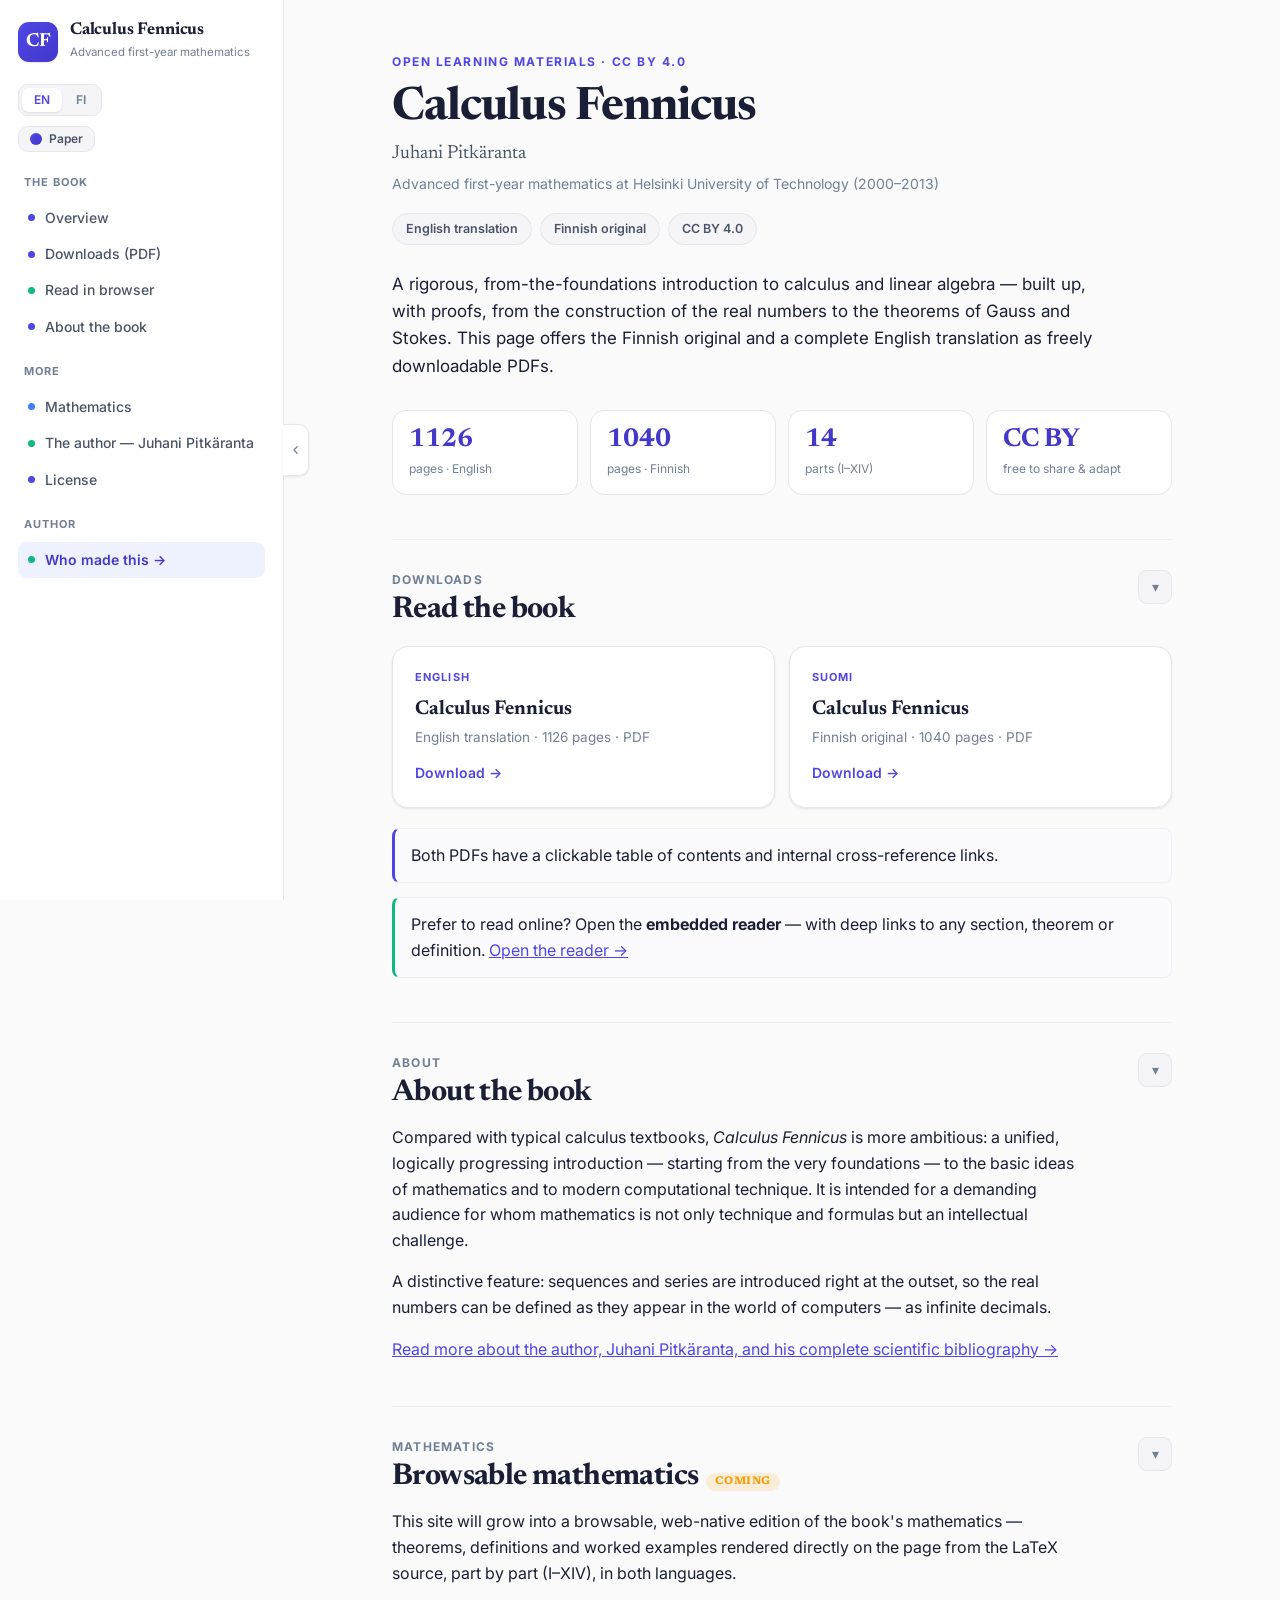
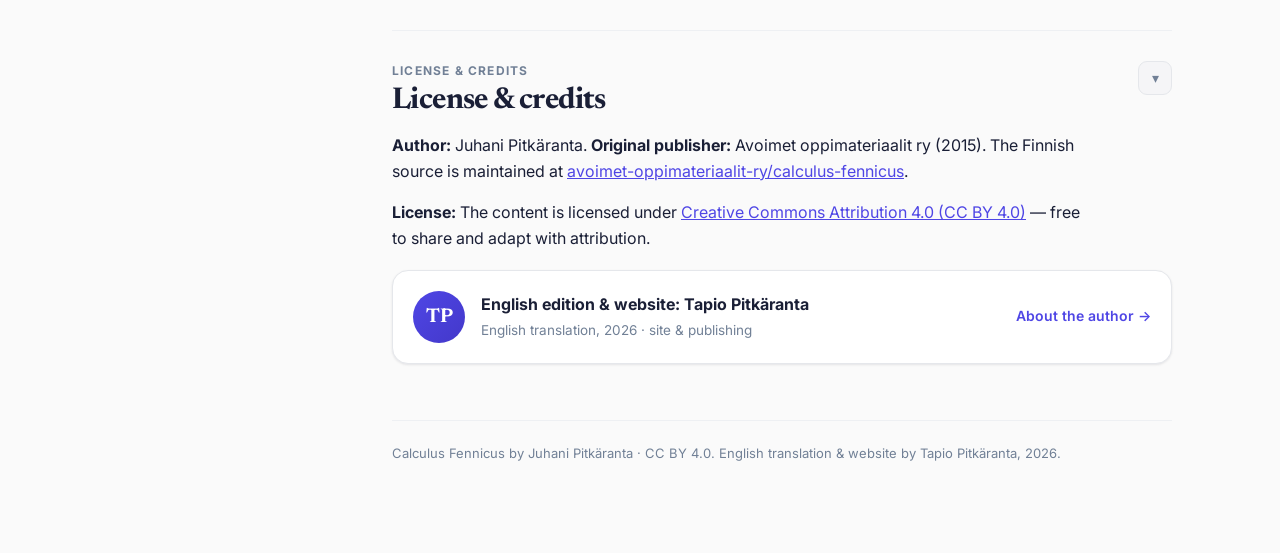
==== index.html @ 884b6f84 "Add embedded deep-linkable PDF reader and link directory (Finnish & English)" ====
<!DOCTYPE html>
<html lang="en">
<head>
<meta charset="UTF-8" />
<meta name="viewport" content="width=device-width, initial-scale=1" />
<title>Calculus Fennicus — Juhani Pitkäranta</title>
<meta name="description" content="Juhani Pitkäranta's Calculus Fennicus: the Finnish original and a complete English translation as freely downloadable PDFs. Rigorous, from-the-foundations calculus and linear algebra. CC BY 4.0." />
<link rel="preconnect" href="https://fonts.googleapis.com">
<link rel="preconnect" href="https://fonts.gstatic.com" crossorigin>
<link href="https://fonts.googleapis.com/css2?family=Inter:wght@400;500;600;700&family=Newsreader:ital,opsz,wght@0,6..72,400;0,6..72,500;0,6..72,600;0,6..72,700;1,6..72,400&family=JetBrains+Mono:wght@400;500&display=swap" rel="stylesheet">
<style>
:root{
  --bg:#fafafa;--surface:#fff;--surface-2:#f5f5f7;--surface-soft:#fbfbfd;
  --text:#1a1f36;--text-soft:#4a5568;--text-muted:#718096;
  --border:#e5e7eb;--border-soft:#eef0f3;
  --accent:#4f46e5;--accent-strong:#4338ca;--accent-soft:#eef2ff;--accent-text:#fff;
  --discovery:#10b981;--engineering:#3b82f6;--warn:#f59e0b;
  --display:"Newsreader","Source Serif Pro",Georgia,serif;
  --body:"Inter",-apple-system,BlinkMacSystemFont,"Segoe UI",sans-serif;
  --mono:"JetBrains Mono",ui-monospace,Menlo,monospace;
  --r:14px;--r-sm:8px;--sidebar-w:284px;
  --shadow-sm:0 1px 2px rgba(15,23,42,.04),0 1px 3px rgba(15,23,42,.06);
  --shadow-md:0 4px 16px rgba(15,23,42,.06),0 2px 6px rgba(15,23,42,.04);
  --shadow-lg:0 16px 48px rgba(15,23,42,.1),0 6px 16px rgba(15,23,42,.06);
}
[data-theme="slate"]{
  --bg:#0f172a;--surface:#1e293b;--surface-2:#243245;--surface-soft:#182238;
  --text:#f1f5f9;--text-soft:#cbd5e1;--text-muted:#94a3b8;
  --border:rgba(148,163,184,.22);--border-soft:rgba(148,163,184,.14);
  --accent:#818cf8;--accent-strong:#a5b4fc;--accent-soft:rgba(129,140,248,.18);--accent-text:#0f172a;
  --discovery:#34d399;--engineering:#60a5fa;--warn:#fbbf24;
  --shadow-sm:0 1px 2px rgba(0,0,0,.3);--shadow-md:0 4px 16px rgba(0,0,0,.32);--shadow-lg:0 16px 48px rgba(0,0,0,.42);
}
*{box-sizing:border-box}
html{scroll-behavior:smooth}
body{margin:0;background:var(--bg);color:var(--text);font-family:var(--body);font-size:16px;line-height:1.6;-webkit-font-smoothing:antialiased}
a{color:var(--accent)}
.app{display:flex}
/* ---------- sidebar ---------- */
.sidebar{position:fixed;top:0;left:0;width:var(--sidebar-w);height:100vh;overflow-y:auto;
  background:var(--surface);border-right:1px solid var(--border);padding:22px 18px 40px;
  transition:transform .28s cubic-bezier(.4,0,.2,1);z-index:40}
.brand{display:flex;align-items:center;gap:12px;margin-bottom:22px}
.brand-mark{flex:0 0 auto;width:40px;height:40px;border-radius:11px;background:linear-gradient(135deg,var(--accent),var(--accent-strong));
  color:#fff;font-family:var(--display);font-weight:700;font-size:19px;display:flex;align-items:center;justify-content:center;box-shadow:var(--shadow-sm)}
.brand-name{font-family:var(--display);font-weight:700;font-size:17px;letter-spacing:-.01em;line-height:1.1}
.brand-sub{font-size:11.5px;color:var(--text-muted);margin-top:2px}
.sidebar-tools{display:flex;flex-direction:column;gap:10px;margin-bottom:22px}
.seg{display:inline-flex;background:var(--surface-2);border:1px solid var(--border);border-radius:10px;padding:3px;gap:2px;width:max-content}
.seg button{border:0;background:transparent;color:var(--text-muted);font:600 12px/1 var(--body);padding:6px 12px;border-radius:7px;cursor:pointer}
.seg button.active{background:var(--surface);color:var(--accent);box-shadow:var(--shadow-sm)}
.tool-row{display:flex;gap:8px;align-items:center}
.theme-btn{display:inline-flex;align-items:center;gap:7px;border:1px solid var(--border);background:var(--surface-2);color:var(--text-soft);
  border-radius:10px;padding:6px 11px;font:600 12px/1 var(--body);cursor:pointer}
.theme-dot{width:12px;height:12px;border-radius:50%;background:linear-gradient(135deg,var(--accent),var(--accent-strong))}
.nav-group{margin-bottom:18px}
.nav-group-label{font-size:11px;letter-spacing:.09em;text-transform:uppercase;color:var(--text-muted);font-weight:700;margin:0 0 8px 6px}
.nav a{display:flex;align-items:center;gap:10px;text-decoration:none;color:var(--text-soft);font-size:14px;font-weight:500;
  padding:7px 10px;border-radius:9px;transition:background .12s,color .12s}
.nav a:hover{background:var(--accent-soft);color:var(--accent-strong)}
.nav a .dot{flex:0 0 auto;width:7px;height:7px;border-radius:50%;background:var(--accent)}
.nav a.ext .dot{background:var(--discovery)}
.nav a.author-link{background:var(--accent-soft);color:var(--accent-strong);font-weight:600}
/* edge toggle */
.sidebar-toggle{position:fixed;top:50%;left:calc(var(--sidebar-w) - 1px);transform:translateY(-50%);z-index:41;
  width:26px;height:52px;border:1px solid var(--border);border-left:0;border-radius:0 10px 10px 0;background:var(--surface);
  color:var(--text-muted);cursor:pointer;display:flex;align-items:center;justify-content:center;box-shadow:var(--shadow-sm);
  transition:left .28s cubic-bezier(.4,0,.2,1)}
.sidebar-toggle svg{width:16px;height:16px;fill:none;stroke:currentColor;stroke-width:2.2;stroke-linecap:round;stroke-linejoin:round;transition:transform .28s}
body.sidebar-hidden .sidebar{transform:translateX(-100%)}
body.sidebar-hidden .sidebar-toggle{left:0}
body.sidebar-hidden .sidebar-toggle svg{transform:rotate(180deg)}
body.sidebar-hidden main{margin-left:0}
/* ---------- main ---------- */
main{margin-left:var(--sidebar-w);flex:1;min-width:0;transition:margin-left .28s cubic-bezier(.4,0,.2,1)}
.page-wrap{max-width:840px;margin:0 auto;padding:52px 30px 90px}
.eyebrow{font-size:12px;letter-spacing:.13em;text-transform:uppercase;color:var(--accent);font-weight:700}
.page-title{font-family:var(--display);font-weight:700;font-size:clamp(30px,5vw,46px);line-height:1.08;letter-spacing:-.02em;margin:.28em 0 .12em}
.byline{font-family:var(--display);font-size:19px;color:var(--text-soft);margin:0 0 3px}
.affil{color:var(--text-muted);font-size:14px;margin:0 0 18px}
.kw-list{display:flex;flex-wrap:wrap;gap:8px;margin:0 0 26px}
.kw{display:inline-block;background:var(--surface-2);border:1px solid var(--border);border-radius:20px;padding:5px 13px;font-size:12.5px;color:var(--text-soft);font-weight:600}
.lead{font-size:17px;max-width:66ch;color:var(--text)}
.cover-stats{display:grid;grid-template-columns:repeat(auto-fit,minmax(120px,1fr));gap:12px;margin:30px 0 0}
.stat{background:var(--surface);border:1px solid var(--border);border-radius:var(--r);padding:16px}
.stat-num{font-family:var(--display);font-weight:700;font-size:26px;color:var(--accent-strong);line-height:1}
.stat-label{font-size:12px;color:var(--text-muted);margin-top:6px}
/* section */
.page{margin-top:44px;border-top:1px solid var(--border-soft);padding-top:30px}
.section-head{display:flex;justify-content:space-between;align-items:flex-start;gap:14px}
.section-num{font-size:12px;letter-spacing:.1em;text-transform:uppercase;color:var(--text-muted);font-weight:700}
.section-head .page-title{font-size:clamp(22px,3.4vw,30px);margin:.15em 0 0}
.collapse-toggle{flex:0 0 auto;border:1px solid var(--border);background:var(--surface-2);color:var(--text-muted);border-radius:9px;width:34px;height:34px;cursor:pointer;font-size:14px}
.collapse-toggle .chev{display:inline-block;transition:transform .2s}
.page[data-collapsed="true"] .chev{transform:rotate(-90deg)}
.page[data-collapsed="true"] .section-body{display:none}
.section-body{margin-top:16px}
.section-body p{max-width:70ch}
/* cards */
.dl{display:grid;grid-template-columns:1fr 1fr;gap:14px;margin:20px 0}
.card{display:block;text-decoration:none;color:inherit;background:var(--surface);border:1px solid var(--border);border-radius:16px;padding:22px;box-shadow:var(--shadow-sm);transition:border-color .15s,transform .15s,box-shadow .15s}
.card:hover{border-color:var(--accent);transform:translateY(-2px);box-shadow:var(--shadow-md)}
.card .lang{font-size:11px;letter-spacing:.1em;text-transform:uppercase;color:var(--accent);font-weight:700}
.card .ct{font-family:var(--display);font-size:20px;font-weight:700;margin:6px 0 2px}
.card .cm{color:var(--text-muted);font-size:13.5px}
.card .go{margin-top:14px;font-weight:600;color:var(--accent);font-size:14px}
.callout{background:var(--surface-soft);border:1px solid var(--border-soft);border-left:3px solid var(--accent);border-radius:var(--r-sm);padding:14px 16px;margin-top:14px}
.author-card{display:flex;gap:16px;align-items:center;background:var(--surface);border:1px solid var(--border);border-radius:16px;padding:20px;text-decoration:none;color:inherit;box-shadow:var(--shadow-sm);transition:border-color .15s,transform .15s}
.author-card:hover{border-color:var(--accent);transform:translateY(-2px)}
.author-av{flex:0 0 auto;width:52px;height:52px;border-radius:50%;background:linear-gradient(135deg,var(--accent),var(--accent-strong));color:#fff;font-family:var(--display);font-weight:700;font-size:20px;display:flex;align-items:center;justify-content:center}
.author-t{font-weight:700;font-size:16px}.author-m{color:var(--text-muted);font-size:13.5px;margin-top:2px}
.author-go{margin-left:auto;color:var(--accent);font-weight:600;font-size:14px;white-space:nowrap}
.soon{display:inline-block;font-size:11px;font-weight:700;letter-spacing:.05em;text-transform:uppercase;color:var(--warn);background:color-mix(in srgb,var(--warn) 14%,transparent);border-radius:20px;padding:3px 9px;margin-left:8px}
footer{margin-top:56px;border-top:1px solid var(--border-soft);padding-top:22px;color:var(--text-muted);font-size:13px}
@media(max-width:820px){
  .sidebar{transform:translateX(-100%)}
  body:not(.sidebar-open) .sidebar-toggle{left:0}
  body:not(.sidebar-open) .sidebar-toggle svg{transform:rotate(180deg)}
  body.sidebar-open .sidebar{transform:none}
  body.sidebar-open .sidebar-toggle{left:calc(var(--sidebar-w) - 1px)}
  body.sidebar-open .sidebar-toggle svg{transform:none}
  main{margin-left:0}
  .dl{grid-template-columns:1fr}
}
</style>
</head>
<body>
<div class="app">

  <aside class="sidebar" id="sidebar">
    <div class="brand">
      <div class="brand-mark">CF</div>
      <div class="brand-text">
        <div class="brand-name">Calculus Fennicus</div>
        <div class="brand-sub" data-i18n="brandSub">Advanced first-year mathematics</div>
      </div>
    </div>

    <div class="sidebar-tools">
      <div class="seg" role="group" aria-label="Language">
        <button class="lang-btn active" data-lang="en" onclick="setLang('en')" aria-pressed="true">EN</button>
        <button class="lang-btn" data-lang="fi" onclick="setLang('fi')" aria-pressed="false">FI</button>
      </div>
      <div class="tool-row">
        <button class="theme-btn" onclick="cycleTheme()" title="Theme" aria-label="Theme"><span class="theme-dot"></span><span id="theme-label" data-i18n="themePaper">Paper</span></button>
      </div>
    </div>

    <nav class="nav">
      <div class="nav-group">
        <div class="nav-group-label" data-i18n="navBook">The book</div>
        <a href="#top"><span class="dot"></span><span data-i18n="navOverview">Overview</span></a>
        <a href="#downloads"><span class="dot"></span><span data-i18n="navDownloads">Downloads (PDF)</span></a>
        <a href="viewer.html"><span class="dot" style="background:var(--discovery)"></span><span data-i18n="navReader">Read in browser</span></a>
        <a href="#about"><span class="dot"></span><span data-i18n="navAbout">About the book</span></a>
      </div>
      <div class="nav-group">
        <div class="nav-group-label" data-i18n="navMore">More</div>
        <a href="#mathematics"><span class="dot" style="background:var(--engineering)"></span><span data-i18n="navMath">Mathematics</span></a>
        <a href="pitkaranta.html"><span class="dot" style="background:var(--discovery)"></span><span data-i18n="navAuthorPage">The author — Juhani Pitkäranta</span></a>
        <a href="#license"><span class="dot"></span><span data-i18n="navLicense">License</span></a>
      </div>
      <div class="nav-group">
        <div class="nav-group-label" data-i18n="navAuthorL">Author</div>
        <a class="author-link ext" href="https://longshoreforrest.github.io/myself/" target="_blank" rel="noopener"><span class="dot"></span><span data-i18n="navWhomade">Who made this →</span></a>
      </div>
    </nav>
  </aside>

  <button class="sidebar-toggle" id="sidebar-toggle" onclick="toggleSidebar()" title="Hide / show menu" aria-label="Hide or show the sidebar" aria-expanded="true">
    <svg viewBox="0 0 24 24" aria-hidden="true"><polyline points="15 18 9 12 15 6"></polyline></svg>
  </button>

  <main>
    <div class="page-wrap">

      <section id="top">
        <div class="eyebrow" data-i18n="eyebrow">Open learning materials · CC BY 4.0</div>
        <h1 class="page-title">Calculus Fennicus</h1>
        <p class="byline">Juhani Pitkäranta</p>
        <p class="affil" data-i18n="affil">Advanced first-year mathematics at Helsinki University of Technology (2000–2013)</p>
        <div class="kw-list">
          <span class="kw" data-i18n="kwEn">English translation</span>
          <span class="kw" data-i18n="kwFi">Finnish original</span>
          <span class="kw">CC BY 4.0</span>
        </div>
        <p class="lead" data-i18n="lead">A rigorous, from-the-foundations introduction to calculus and linear algebra — built up, with proofs, from the construction of the real numbers to the theorems of Gauss and Stokes. This page offers the Finnish original and a complete English translation as freely downloadable PDFs.</p>
        <div class="cover-stats">
          <div class="stat"><div class="stat-num">1126</div><div class="stat-label" data-i18n="stEnPp">pages · English</div></div>
          <div class="stat"><div class="stat-num">1040</div><div class="stat-label" data-i18n="stFiPp">pages · Finnish</div></div>
          <div class="stat"><div class="stat-num">14</div><div class="stat-label" data-i18n="stParts">parts (I–XIV)</div></div>
          <div class="stat"><div class="stat-num">CC BY</div><div class="stat-label" data-i18n="stLicense">free to share &amp; adapt</div></div>
        </div>
      </section>

      <section id="downloads" class="page" data-collapsed="false">
        <div class="section-head">
          <div><div class="section-num" data-i18n="dlNum">Downloads</div><h2 class="page-title" data-i18n="dlTitle">Read the book</h2></div>
          <button class="collapse-toggle" onclick="toggleSection(this)" aria-label="Toggle section"><span class="chev">▾</span></button>
        </div>
        <div class="section-body">
          <div class="dl">
            <a class="card" href="calculus-en.pdf">
              <div class="lang">English</div>
              <div class="ct">Calculus Fennicus</div>
              <div class="cm" data-i18n="dlEnMeta">English translation · 1126 pages · PDF</div>
              <div class="go" data-i18n="dlDownload">Download →</div>
            </a>
            <a class="card" href="calculus-fi.pdf">
              <div class="lang">Suomi</div>
              <div class="ct">Calculus Fennicus</div>
              <div class="cm" data-i18n="dlFiMeta">Alkuperäinen suomenkielinen · 1040 sivua · PDF</div>
              <div class="go" data-i18n="dlDownloadFi">Lataa →</div>
            </a>
          </div>
          <div class="callout"><span data-i18n="dlHint">Both PDFs have a clickable table of contents and internal cross-reference links.</span></div>
          <div class="callout" style="border-left-color:var(--discovery)"><span data-i18n="dlReader">Prefer to read online? Open the <strong>embedded reader</strong> — with deep links to any section, theorem or definition.</span> <a href="viewer.html" data-i18n="dlReaderGo">Open the reader →</a></div>
        </div>
      </section>

      <section id="about" class="page" data-collapsed="false">
        <div class="section-head">
          <div><div class="section-num" data-i18n="abNum">About</div><h2 class="page-title" data-i18n="abTitle">About the book</h2></div>
          <button class="collapse-toggle" onclick="toggleSection(this)" aria-label="Toggle section"><span class="chev">▾</span></button>
        </div>
        <div class="section-body">
          <p data-i18n="abP1">Compared with typical calculus textbooks, <em>Calculus Fennicus</em> is more ambitious: a unified, logically progressing introduction — starting from the very foundations — to the basic ideas of mathematics and to modern computational technique. It is intended for a demanding audience for whom mathematics is not only technique and formulas but an intellectual challenge.</p>
          <p data-i18n="abP2" style="margin-top:14px;">A distinctive feature: sequences and series are introduced right at the outset, so the real numbers can be defined as they appear in the world of computers — as infinite decimals.</p>
          <p style="margin-top:14px;"><a href="pitkaranta.html" data-i18n="abAuthorLink">Read more about the author, Juhani Pitkäranta, and his complete scientific bibliography →</a></p>
        </div>
      </section>

      <section id="mathematics" class="page" data-collapsed="false">
        <div class="section-head">
          <div><div class="section-num" data-i18n="maNum">Mathematics</div><h2 class="page-title"><span data-i18n="maTitle">Browsable mathematics</span><span class="soon" data-i18n="maSoon">Coming</span></h2></div>
          <button class="collapse-toggle" onclick="toggleSection(this)" aria-label="Toggle section"><span class="chev">▾</span></button>
        </div>
        <div class="section-body">
          <p data-i18n="maP1">This site will grow into a browsable, web-native edition of the book's mathematics — theorems, definitions and worked examples rendered directly on the page from the LaTeX source, part by part (I–XIV), in both languages.</p>
        </div>
      </section>

      <section id="license" class="page" data-collapsed="false">
        <div class="section-head">
          <div><div class="section-num" data-i18n="liNum">License &amp; credits</div><h2 class="page-title" data-i18n="liTitle">License &amp; credits</h2></div>
          <button class="collapse-toggle" onclick="toggleSection(this)" aria-label="Toggle section"><span class="chev">▾</span></button>
        </div>
        <div class="section-body">
          <p data-i18n="liP1"><strong>Author:</strong> Juhani Pitkäranta. <strong>Original publisher:</strong> Avoimet oppimateriaalit ry (2015). The Finnish source is maintained at <a href="https://github.com/avoimet-oppimateriaalit-ry/calculus-fennicus" target="_blank" rel="noopener">avoimet-oppimateriaalit-ry/calculus-fennicus</a>.</p>
          <p data-i18n="liP2" style="margin-top:12px;"><strong>License:</strong> The content is licensed under <a href="https://creativecommons.org/licenses/by/4.0/deed.en" target="_blank" rel="noopener">Creative Commons Attribution 4.0 (CC BY 4.0)</a> — free to share and adapt with attribution.</p>
          <a class="author-card" href="https://longshoreforrest.github.io/myself/" target="_blank" rel="noopener" style="margin-top:18px;">
            <div class="author-av">TP</div>
            <div><div class="author-t" data-i18n="crWho">English edition &amp; website: Tapio Pitkäranta</div><div class="author-m" data-i18n="crWhoM">English translation, 2026 · site &amp; publishing</div></div>
            <div class="author-go" data-i18n="crGo">About the author →</div>
          </a>
        </div>
      </section>

      <footer>
        <span data-i18n="foot">Calculus Fennicus by Juhani Pitkäranta · CC BY 4.0. English translation &amp; website by Tapio Pitkäranta, 2026.</span>
      </footer>

    </div>
  </main>
</div>

<script>
const I18N = {
  brandSub:{en:"Advanced first-year mathematics",fi:"Laaja ensimmäisen vuoden matematiikka"},
  themePaper:{en:"Paper",fi:"Paperi"}, themeSlate:{en:"Slate",fi:"Tumma"},
  navBook:{en:"The book",fi:"Kirja"}, navOverview:{en:"Overview",fi:"Yleiskatsaus"},
  navDownloads:{en:"Downloads (PDF)",fi:"Lataukset (PDF)"}, navAbout:{en:"About the book",fi:"Tietoa kirjasta"},
  navMore:{en:"More",fi:"Lisää"}, navMath:{en:"Mathematics",fi:"Matematiikka"}, navLicense:{en:"License",fi:"Lisenssi"},
  navAuthorPage:{en:"The author — Juhani Pitkäranta",fi:"Kirjan tekijä — Juhani Pitkäranta"},
  navReader:{en:"Read in browser",fi:"Selaa selaimessa"},
  dlReader:{en:"Prefer to read online? Open the <strong>embedded reader</strong> — with deep links to any section, theorem or definition.",fi:"Luetko mieluummin verkossa? Avaa <strong>upotettu lukija</strong> — deep-linkit mihin tahansa sektioon, lauseeseen tai määritelmään."},
  dlReaderGo:{en:"Open the reader →",fi:"Avaa lukija →"},
  abAuthorLink:{en:"Read more about the author, Juhani Pitkäranta, and his complete scientific bibliography →",fi:"Lue lisää kirjan tekijästä Juhani Pitkärannasta ja hänen täydellisestä julkaisuluettelostaan →"},
  navAuthorL:{en:"Author",fi:"Tekijä"}, navWhomade:{en:"Who made this →",fi:"Kuka tämän teki →"},
  eyebrow:{en:"Open learning materials · CC BY 4.0",fi:"Avoin oppimateriaali · CC BY 4.0"},
  affil:{en:"Advanced first-year mathematics at Helsinki University of Technology (2000–2013)",fi:"TKK:n laaja ensimmäisen vuoden matematiikka (2000–2013)"},
  kwEn:{en:"English translation",fi:"Englanninkielinen käännös"}, kwFi:{en:"Finnish original",fi:"Suomenkielinen alkuteos"},
  lead:{en:"A rigorous, from-the-foundations introduction to calculus and linear algebra — built up, with proofs, from the construction of the real numbers to the theorems of Gauss and Stokes. This page offers the Finnish original and a complete English translation as freely downloadable PDFs.",
        fi:"Täsmällinen, perusteista rakentuva johdatus analyysiin ja lineaarialgebraan — todistuksin, reaalilukujen konstruktiosta Gaussin ja Stokesin lauseisiin. Tältä sivulta saat suomenkielisen alkuteoksen ja täyden englanninkielisen käännöksen vapaasti ladattavina PDF-tiedostoina."},
  stEnPp:{en:"pages · English",fi:"sivua · englanti"}, stFiPp:{en:"pages · Finnish",fi:"sivua · suomi"},
  stParts:{en:"parts (I–XIV)",fi:"osaa (I–XIV)"}, stLicense:{en:"free to share &amp; adapt",fi:"vapaa jakaa ja muokata"},
  dlNum:{en:"Downloads",fi:"Lataukset"}, dlTitle:{en:"Read the book",fi:"Lue kirja"},
  dlEnMeta:{en:"English translation · 1126 pages · PDF",fi:"Englanninkielinen käännös · 1126 sivua · PDF"},
  dlFiMeta:{en:"Finnish original · 1040 pages · PDF",fi:"Alkuperäinen suomenkielinen · 1040 sivua · PDF"},
  dlDownload:{en:"Download →",fi:"Lataa →"}, dlDownloadFi:{en:"Download →",fi:"Lataa →"},
  dlHint:{en:"Both PDFs have a clickable table of contents and internal cross-reference links.",fi:"Molemmissa PDF:issä on klikattava sisällysluettelo ja sisäiset ristiviittauslinkit."},
  abNum:{en:"About",fi:"Tietoa"}, abTitle:{en:"About the book",fi:"Tietoa kirjasta"},
  abP1:{en:"Compared with typical calculus textbooks, <em>Calculus Fennicus</em> is more ambitious: a unified, logically progressing introduction — starting from the very foundations — to the basic ideas of mathematics and to modern computational technique. It is intended for a demanding audience for whom mathematics is not only technique and formulas but an intellectual challenge.",
       fi:"Tavanomaisiin calculus-oppikirjoihin verrattuna <em>Calculus Fennicus</em> on kunnianhimoisempi: yhtenäinen, loogisesti etenevä johdatus — aivan perusteista lähtien — matematiikan perusideoihin ja moderniin laskutekniikkaan. Se on tarkoitettu vaativalle yleisölle, jolle matematiikka ei ole vain tekniikkaa ja kaavoja vaan älyllinen haaste."},
  abP2:{en:"A distinctive feature: sequences and series are introduced right at the outset, so the real numbers can be defined as they appear in the world of computers — as infinite decimals.",
       fi:"Erityispiirre: lukujonot ja sarjat esitellään heti aluksi, jolloin reaaliluvut voidaan määritellä sellaisina kuin ne tietokoneiden maailmassa näkyvät — äärettöminä desimaalilukuina."},
  maNum:{en:"Mathematics",fi:"Matematiikka"}, maTitle:{en:"Browsable mathematics",fi:"Selattava matematiikka"}, maSoon:{en:"Coming",fi:"Tulossa"},
  maP1:{en:"This site will grow into a browsable, web-native edition of the book's mathematics — theorems, definitions and worked examples rendered directly on the page from the LaTeX source, part by part (I–XIV), in both languages.",
       fi:"Tästä sivustosta kasvaa selattava, verkkoon sovitettu laitos kirjan matematiikasta — lauseet, määritelmät ja esimerkit renderöityinä suoraan LaTeX-lähteestä, osa osalta (I–XIV), molemmilla kielillä."},
  liNum:{en:"License &amp; credits",fi:"Lisenssi &amp; tekijät"}, liTitle:{en:"License &amp; credits",fi:"Lisenssi &amp; tekijät"},
  liP1:{en:"<strong>Author:</strong> Juhani Pitkäranta. <strong>Original publisher:</strong> Avoimet oppimateriaalit ry (2015). The Finnish source is maintained at <a href='https://github.com/avoimet-oppimateriaalit-ry/calculus-fennicus' target='_blank' rel='noopener'>avoimet-oppimateriaalit-ry/calculus-fennicus</a>.",
       fi:"<strong>Tekijä:</strong> Juhani Pitkäranta. <strong>Alkuperäinen kustantaja:</strong> Avoimet oppimateriaalit ry (2015). Suomenkielinen lähde: <a href='https://github.com/avoimet-oppimateriaalit-ry/calculus-fennicus' target='_blank' rel='noopener'>avoimet-oppimateriaalit-ry/calculus-fennicus</a>."},
  liP2:{en:"<strong>License:</strong> The content is licensed under <a href='https://creativecommons.org/licenses/by/4.0/deed.en' target='_blank' rel='noopener'>Creative Commons Attribution 4.0 (CC BY 4.0)</a> — free to share and adapt with attribution.",
       fi:"<strong>Lisenssi:</strong> Sisältö on lisensoitu <a href='https://creativecommons.org/licenses/by/4.0/deed.fi' target='_blank' rel='noopener'>Creative Commons Nimeä 4.0 (CC BY 4.0)</a> -lisenssillä — vapaa jakaa ja muokata tekijä mainiten."},
  crWho:{en:"English edition &amp; website: Tapio Pitkäranta",fi:"Englanninkielinen laitos &amp; sivusto: Tapio Pitkäranta"},
  crWhoM:{en:"English translation, 2026 · site &amp; publishing",fi:"Englanninkielinen käännös, 2026 · sivusto &amp; julkaisu"},
  crGo:{en:"About the author →",fi:"Tietoa tekijästä →"},
  foot:{en:"Calculus Fennicus by Juhani Pitkäranta · CC BY 4.0. English translation &amp; website by Tapio Pitkäranta, 2026.",
       fi:"Calculus Fennicus, Juhani Pitkäranta · CC BY 4.0. Englanninkielinen käännös &amp; sivusto: Tapio Pitkäranta, 2026."}
};
function setLang(l){
  try{localStorage.setItem('cf_lang',l);}catch(e){}
  document.documentElement.lang=l;
  document.querySelectorAll('.lang-btn').forEach(b=>{const on=b.dataset.lang===l;b.classList.toggle('active',on);b.setAttribute('aria-pressed',on);});
  document.querySelectorAll('[data-i18n]').forEach(el=>{const t=I18N[el.dataset.i18n];if(t&&t[l]!=null)el.innerHTML=t[l];});
  const tl=document.getElementById('theme-label');if(tl){const th=document.documentElement.getAttribute('data-theme')==='slate'?'themeSlate':'themePaper';tl.innerHTML=I18N[th][l];}
}
function toggleSidebar(){
  const small=window.matchMedia('(max-width:820px)').matches;
  if(small){document.body.classList.toggle('sidebar-open');}
  else{const hidden=document.body.classList.toggle('sidebar-hidden');
       document.getElementById('sidebar-toggle').setAttribute('aria-expanded',(!hidden).toString());
       try{localStorage.setItem('cf_sidebar',hidden?'hidden':'shown');}catch(e){}}
}
function toggleSection(btn){const s=btn.closest('.page');s.dataset.collapsed=s.dataset.collapsed==='true'?'false':'true';}
function cycleTheme(){
  const cur=document.documentElement.getAttribute('data-theme')==='slate'?'slate':'paper';
  const next=cur==='slate'?'paper':'slate';
  if(next==='slate')document.documentElement.setAttribute('data-theme','slate');
  else document.documentElement.removeAttribute('data-theme');
  try{localStorage.setItem('cf_theme',next);}catch(e){}
  const l=document.documentElement.lang||'en';const tl=document.getElementById('theme-label');
  if(tl)tl.innerHTML=I18N[next==='slate'?'themeSlate':'themePaper'][l];
}
(function init(){
  let lang='en',theme='paper',sb='shown';
  try{lang=localStorage.getItem('cf_lang')||'en';theme=localStorage.getItem('cf_theme')||'paper';sb=localStorage.getItem('cf_sidebar')||'shown';}catch(e){}
  if(theme==='slate')document.documentElement.setAttribute('data-theme','slate');
  if(sb==='hidden'&&!window.matchMedia('(max-width:820px)').matches){document.body.classList.add('sidebar-hidden');document.getElementById('sidebar-toggle').setAttribute('aria-expanded','false');}
  setLang(lang);
})();
</script>
<script>window.__MYPA_SITE__="calculus-fennicus";window.__MYPA_ENDPOINT__="https://mypa.longshoreforrest.workers.dev/collect";window.__MYPA_PAGE__="index";</script>
<script>
/*!
 * MyPublicAnalytics beacon — selainpuolen snippet.
 *
 * Lähetys:
 *   - 'pageview' automaattisesti sivun latautuessa
 *   - Custom-eventit: window.mypa.send('section_view', { section: 'experience' })
 *
 * Käyttää navigator.sendBeacon() (eloonjäänti sivu-vaihdoksen yli) ja
 * fetch keepalive:n fallbackia.
 *
 * Self-tagging (oman vierailusi erottelu):
 *   Käy kerran sivulla URL:lla ?_mypa_self=1 → localStorageen tallentuu lippu,
 *   ja kaikki tulevat eventit lähetetään {self:true}. Pois: ?_mypa_self=0.
 */
(function () {
  if (typeof window === "undefined") return;
  if (window.mypa && window.mypa.__initialized) return;

  var SITE = window.__MYPA_SITE__ || "unknown";
  var ENDPOINT = window.__MYPA_ENDPOINT__ || "";
  var AUTO_EVENT = window.__MYPA_AUTO_EVENT__ || "pageview";

  if (!ENDPOINT) return;

  // Self-marker: URL-parametri tai localStorage-lippu.
  var SELF = false;
  try {
    var sp = new URLSearchParams(window.location.search);
    if (sp.get("_mypa_self") === "1") {
      try { localStorage.setItem("mypa_self", "1"); } catch (e) {}
    } else if (sp.get("_mypa_self") === "0") {
      try { localStorage.removeItem("mypa_self"); } catch (e) {}
    }
    try { SELF = localStorage.getItem("mypa_self") === "1"; } catch (e) {}
  } catch (e) {}

  function utm() {
    try {
      var p = new URLSearchParams(window.location.search);
      return {
        source: p.get("utm_source") || null,
        medium: p.get("utm_medium") || null,
        campaign: p.get("utm_campaign") || null,
      };
    } catch (e) {
      return { source: null, medium: null, campaign: null };
    }
  }

  // Käyttäjäidentiteetti (esim. Google Sign-In) jaetusta localStoragesta.
  // Kirjoitettu muotoon { email, name, sub, idToken, t }. Worker varmentaa
  // idTokenin RS256/JWKS:llä; user-kenttä on varauloskäynti (varmentamaton).
  var IDENTITY_KEY = window.__MYPA_IDENTITY_KEY__ || "unitas:identity";
  function identity() {
    try {
      var raw = localStorage.getItem(IDENTITY_KEY);
      if (!raw) return null;
      var o = JSON.parse(raw);
      if (!o || !o.email) return null;
      return o;
    } catch (e) {
      return null;
    }
  }

  // Korkean entropian UA Client Hints (tarkka laitemalli). Vain Chromium.
  // navigator.userAgentData.getHighEntropyValues on asynkroninen, joten
  // populoimme tämän kertaalleen ja liitämme sen kaikkiin lähetettäviin
  // eventteihin. resolveHighEntropy() kutsuu callbackin joka tapauksessa —
  // myös silloin kun rajapintaa ei ole tai se hylkää — jottei pageview jää
  // lähettämättä.
  var UACH = null;
  function resolveHighEntropy(cb) {
    try {
      var uad = navigator.userAgentData;
      if (uad && typeof uad.getHighEntropyValues === "function") {
        uad
          .getHighEntropyValues([
            "model",
            "platformVersion",
            "architecture",
            "bitness",
            "uaFullVersion",
          ])
          .then(function (he) {
            UACH = {
              model: he.model || null,
              platform_version: he.platformVersion || null,
              arch: he.architecture || null,
              bitness: he.bitness || null,
              full_version: he.uaFullVersion || null,
            };
          })
          .catch(function () {})
          .then(function () { cb(); });
        return;
      }
    } catch (e) {}
    cb();
  }

  function clientContext() {
    var ctx = {};
    try {
      ctx.screen_w = window.screen && screen.width || null;
      ctx.screen_h = window.screen && screen.height || null;
      ctx.viewport_w = window.innerWidth || null;
      ctx.viewport_h = window.innerHeight || null;
      ctx.dpr = window.devicePixelRatio || null;
      ctx.language = (navigator.language || "").slice(0, 16);
      ctx.languages = Array.isArray(navigator.languages)
        ? navigator.languages.slice(0, 4).join(",")
        : null;
      ctx.color_scheme =
        (window.matchMedia && matchMedia("(prefers-color-scheme: dark)").matches)
          ? "dark" : "light";
      ctx.tz =
        (Intl && Intl.DateTimeFormat &&
         new Intl.DateTimeFormat().resolvedOptions().timeZone) || null;
      ctx.tz_offset = -new Date().getTimezoneOffset();
      var c = navigator.connection || navigator.mozConnection || navigator.webkitConnection;
      if (c) {
        ctx.net_type = c.effectiveType || null;
        ctx.net_downlink = c.downlink || null;
        ctx.net_rtt = c.rtt || null;
        ctx.net_save_data = !!c.saveData;
      }
      ctx.touch = ("ontouchstart" in window) || (navigator.maxTouchPoints > 0);
      ctx.hardware_concurrency = navigator.hardwareConcurrency || null;
      ctx.device_memory = navigator.deviceMemory || null;
    } catch (e) {}
    return ctx;
  }

  function send(event, extra) {
    try {
      // Liitä client-konteksti pageview-eventtiin (kerran per session).
      var ev = event || "pageview";
      var enriched = extra ? Object.assign({}, extra) : {};
      if (ev === "pageview" || ev === "login_pageview") {
        Object.assign(enriched, clientContext());
      }
      var id = identity();
      var body = JSON.stringify({
        site: SITE,
        path: window.location.pathname + window.location.search,
        event: ev,
        referrer: document.referrer || "",
        utm: utm(),
        extra: Object.keys(enriched).length ? enriched : null,
        ch: UACH || undefined,
        self: SELF || undefined,
        user: id ? { email: id.email, name: id.name, sub: id.sub } : undefined,
        idToken: id && id.idToken ? id.idToken : undefined,
      });
      if (
        navigator.sendBeacon &&
        navigator.sendBeacon(
          ENDPOINT,
          new Blob([body], { type: "text/plain;charset=UTF-8" }),
        )
      ) {
        return;
      }
      fetch(ENDPOINT, {
        method: "POST",
        headers: { "content-type": "text/plain;charset=UTF-8" },
        body: body,
        keepalive: true,
        mode: "cors",
        credentials: "omit",
      }).catch(function () {});
    } catch (e) {}
  }

  function autoSend() {
    // Odota korkean entropian client hintit ennen ensimmäistä lähetystä, jotta
    // laitemalli ehtii mukaan. UACH jää talteen myös custom-eventtejä varten.
    resolveHighEntropy(function () { send(AUTO_EVENT); });
  }

  if (document.readyState === "complete" || document.readyState === "interactive") {
    autoSend();
  } else {
    document.addEventListener("DOMContentLoaded", autoSend);
  }

  window.mypa = { send: send, __initialized: true, __self: SELF };
})();

</script>
<script>
/*!
 * MyPublicAnalytics auto-instrument — generic behavioral tracking companion.
 *
 * Load this AFTER beacon/analytics.js. The beacon sends the automatic
 * 'pageview'; this adds the richer behavioral events the dashboard already
 * understands, WITHOUT any site-specific code:
 *
 *   - section_view   once per `section[id]` (or [data-section]) scrolled into view
 *   - nav_jump       clicks on same-origin page navigation (*.html links)
 *   - click          outbound links, mailto/tel, and PDF opens
 *   - engagement_end visible time + total time + max scroll % + sections seen,
 *                    sent on tab-hide / page-exit (checkpoint-safe)
 *
 * It is a no-op if the beacon (window.mypa) is not present, and never throws.
 * CV does its own bespoke instrumentation in script.js, so it does NOT load
 * this file — this is for sites (PhD, future) that just want sensible defaults.
 *
 * Optional config (set before this script runs):
 *   window.__MYPA_AUTO__ = { sections: true, nav: true, clicks: true, engagement: true };
 */
(function () {
  if (typeof window === "undefined" || typeof document === "undefined") return;
  if (window.__mypaAutoInit) return;
  window.__mypaAutoInit = true;

  var CFG = window.__MYPA_AUTO__ || {};
  var DO_SECTIONS    = CFG.sections    !== false;
  var DO_NAV         = CFG.nav         !== false;
  var DO_CLICKS      = CFG.clicks      !== false;
  var DO_ENGAGEMENT  = CFG.engagement  !== false;
  var PAGE = window.__MYPA_PAGE__ || null;

  function send(event, extra) {
    try {
      if (window.mypa && window.mypa.send) {
        var e = extra || {};
        if (PAGE && e.page == null) e.page = PAGE;
        window.mypa.send(event, e);
      }
    } catch (err) { /* never break the page */ }
  }

  // ── section_view ───────────────────────────────────────────────────────────
  var sentSections = {};
  var seenCount = 0;
  function observeSections() {
    if (!DO_SECTIONS || typeof IntersectionObserver === "undefined") return;
    var nodes = document.querySelectorAll(
      "section[id], [data-section], article[id], h2[id], h3[id]"
    );
    if (!nodes.length) return;
    var io = new IntersectionObserver(function (entries) {
      entries.forEach(function (entry) {
        if (!entry.isIntersecting) return;
        var t = entry.target;
        var id = t.getAttribute("data-section") || t.id;
        if (!id || sentSections[id]) return;
        sentSections[id] = true;
        seenCount++;
        send("section_view", { section: String(id).slice(0, 80) });
      });
    }, { threshold: 0.25 });
    nodes.forEach(function (n) { io.observe(n); });
  }

  // ── nav_jump + click (outbound / pdf / contact) ─────────────────────────────
  function onClick(e) {
    try {
      var a = e.target && e.target.closest && e.target.closest("a[href]");
      if (!a) return;
      var href = a.getAttribute("href") || "";
      if (!href || href.charAt(0) === "#") return;            // in-page anchor
      var label = (a.textContent || "").trim().slice(0, 80);

      if (href.indexOf("mailto:") === 0) {
        if (DO_CLICKS) send("click", { target: "email", href: href.slice(0, 160) });
        return;
      }
      if (href.indexOf("tel:") === 0) {
        if (DO_CLICKS) send("click", { target: "phone", href: href.slice(0, 160) });
        return;
      }

      // Resolve to compare origins reliably.
      var url = null;
      try { url = new URL(href, window.location.href); } catch (e2) {}
      var external = url && url.origin !== window.location.origin;

      if (/\.pdf($|[?#])/i.test(href)) {
        if (DO_CLICKS) send("click", { target: "pdf", label: label, href: href.slice(0, 160) });
        return;
      }
      if (external) {
        if (DO_CLICKS) send("click", { target: "outbound", label: label, href: href.slice(0, 160) });
        return;
      }
      // Same-origin navigation to another page bundle (*.html) → nav_jump.
      if (DO_NAV && /\.html($|[?#])/i.test(href)) {
        var dest = url ? (url.pathname.split("/").pop() + (url.hash || "")) : href;
        send("nav_jump", { to: String(dest).slice(0, 120), label: label });
      }
    } catch (err) { /* ignore */ }
  }
  if (DO_NAV || DO_CLICKS) {
    document.addEventListener("click", onClick, true);
  }

  // ── engagement_end (visible time, total time, max scroll %, sections) ────────
  var startMs = nowMs();
  var visibleAccum = 0;
  var lastVisibleStart = document.visibilityState === "visible" ? nowMs() : 0;
  var maxScrollPct = 0;
  var sent = false;

  function nowMs() {
    try { return (performance && performance.now) ? performance.timeOrigin + performance.now() : +new Date(); }
    catch (e) { return +new Date(); }
  }
  function updateScrollDepth() {
    try {
      var sh = document.documentElement.scrollHeight - window.innerHeight;
      // Many pages scroll an inner container, not the window — pick the larger.
      var main = document.querySelector(".content, main, .page");
      if (main && main.scrollHeight - main.clientHeight > sh) {
        var sh2 = main.scrollHeight - main.clientHeight;
        if (sh2 > 0) {
          var p2 = Math.round((main.scrollTop / sh2) * 100);
          if (p2 > maxScrollPct) maxScrollPct = Math.min(100, p2);
        }
        return;
      }
      if (sh <= 0) return;
      var pct = Math.round((window.scrollY / sh) * 100);
      if (pct > maxScrollPct) maxScrollPct = Math.min(100, pct);
    } catch (e) {}
  }

  function sendEngagement(reason) {
    if (!DO_ENGAGEMENT || sent) return;
    sent = true;
    if (lastVisibleStart) {
      visibleAccum += nowMs() - lastVisibleStart;
      lastVisibleStart = 0;
    }
    send("engagement_end", {
      reason: reason,
      time_visible_ms: Math.round(visibleAccum),
      time_total_ms: Math.round(nowMs() - startMs),
      max_scroll_pct: maxScrollPct,
      sections_seen: seenCount
    });
  }

  function initEngagement() {
    if (!DO_ENGAGEMENT) return;
    window.addEventListener("scroll", updateScrollDepth, { passive: true, capture: true });
    updateScrollDepth();
    document.addEventListener("visibilitychange", function () {
      if (document.visibilityState === "hidden") {
        sendEngagement("hidden");           // checkpoint — may not be a real exit
      } else if (document.visibilityState === "visible" && sent) {
        sent = false;                        // user returned — new engagement window
        startMs = nowMs();
        visibleAccum = 0;
        lastVisibleStart = nowMs();
      } else if (document.visibilityState === "visible") {
        lastVisibleStart = nowMs();
      }
    });
    window.addEventListener("pagehide", function () { sendEngagement("pagehide"); });
  }

  function boot() {
    observeSections();
    initEngagement();
  }
  if (document.readyState === "complete" || document.readyState === "interactive") {
    boot();
  } else {
    document.addEventListener("DOMContentLoaded", boot);
  }
})();

</script>
</body>
</html>
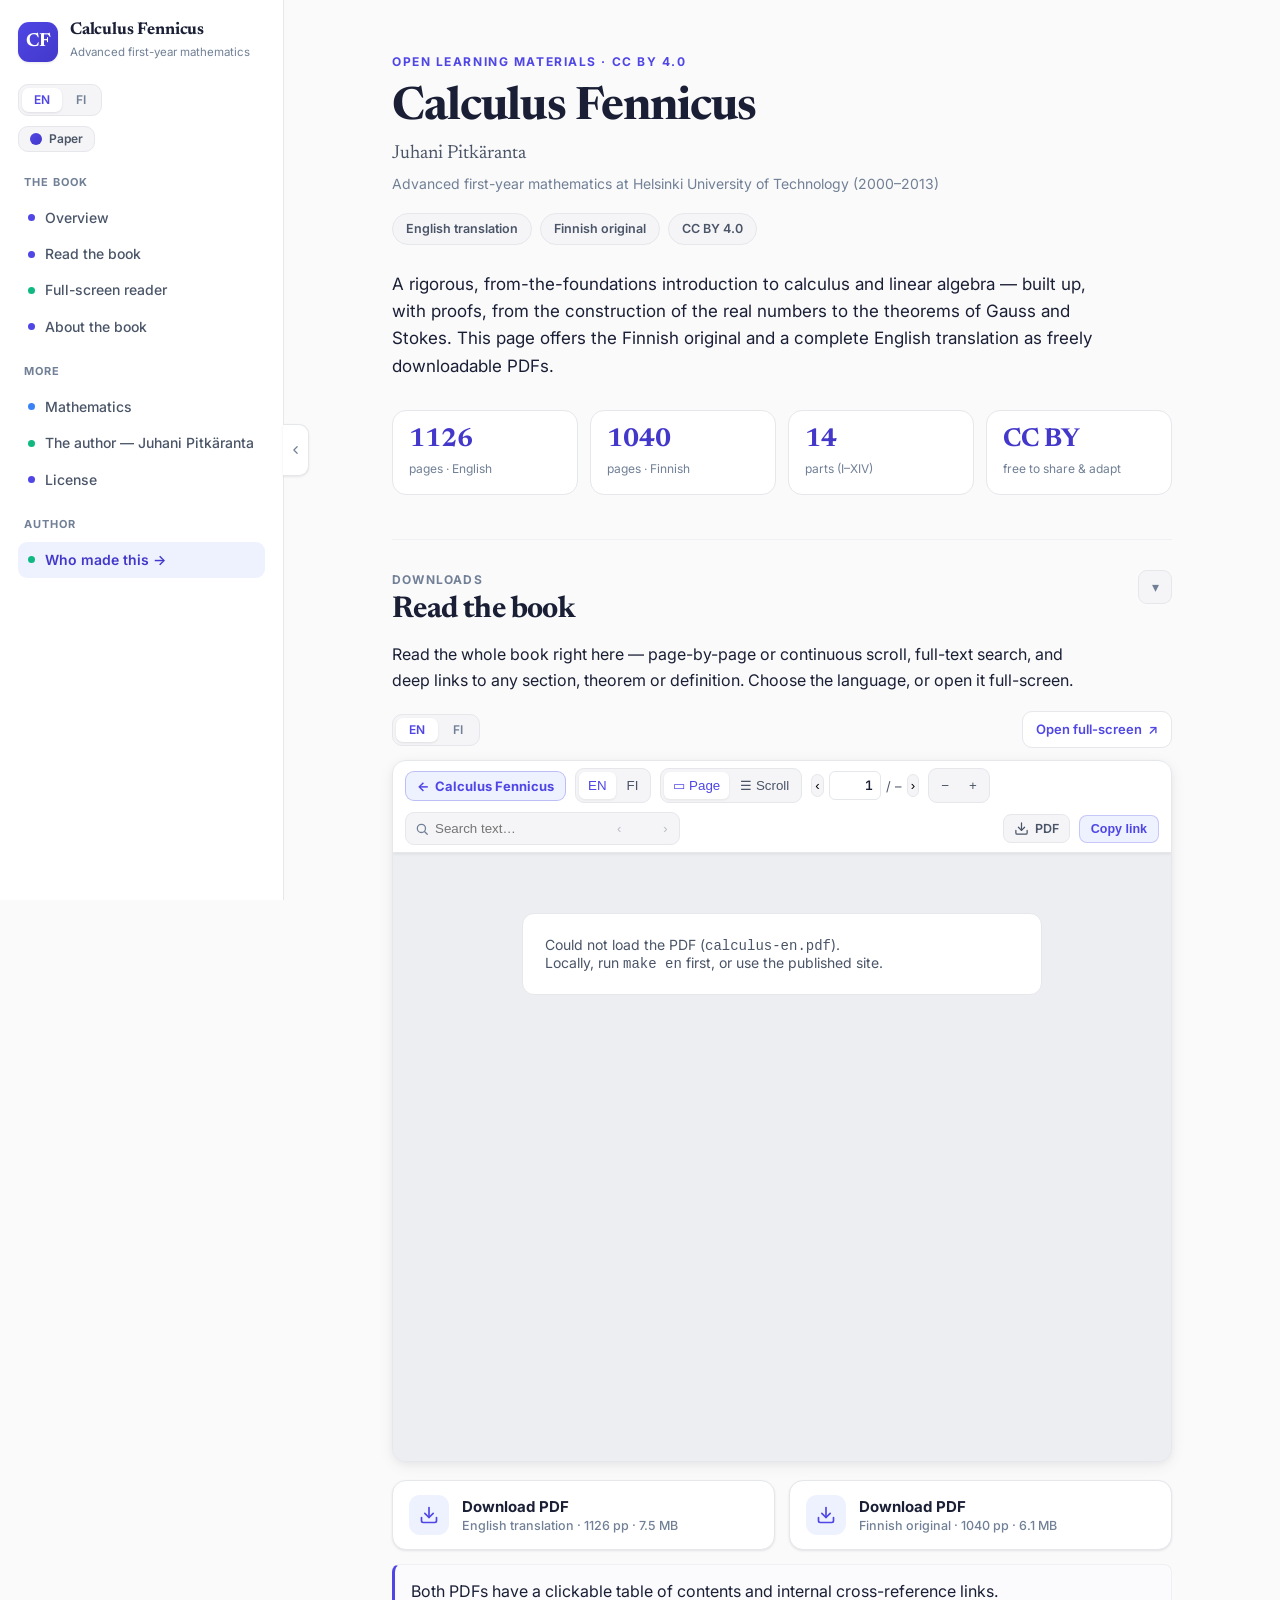
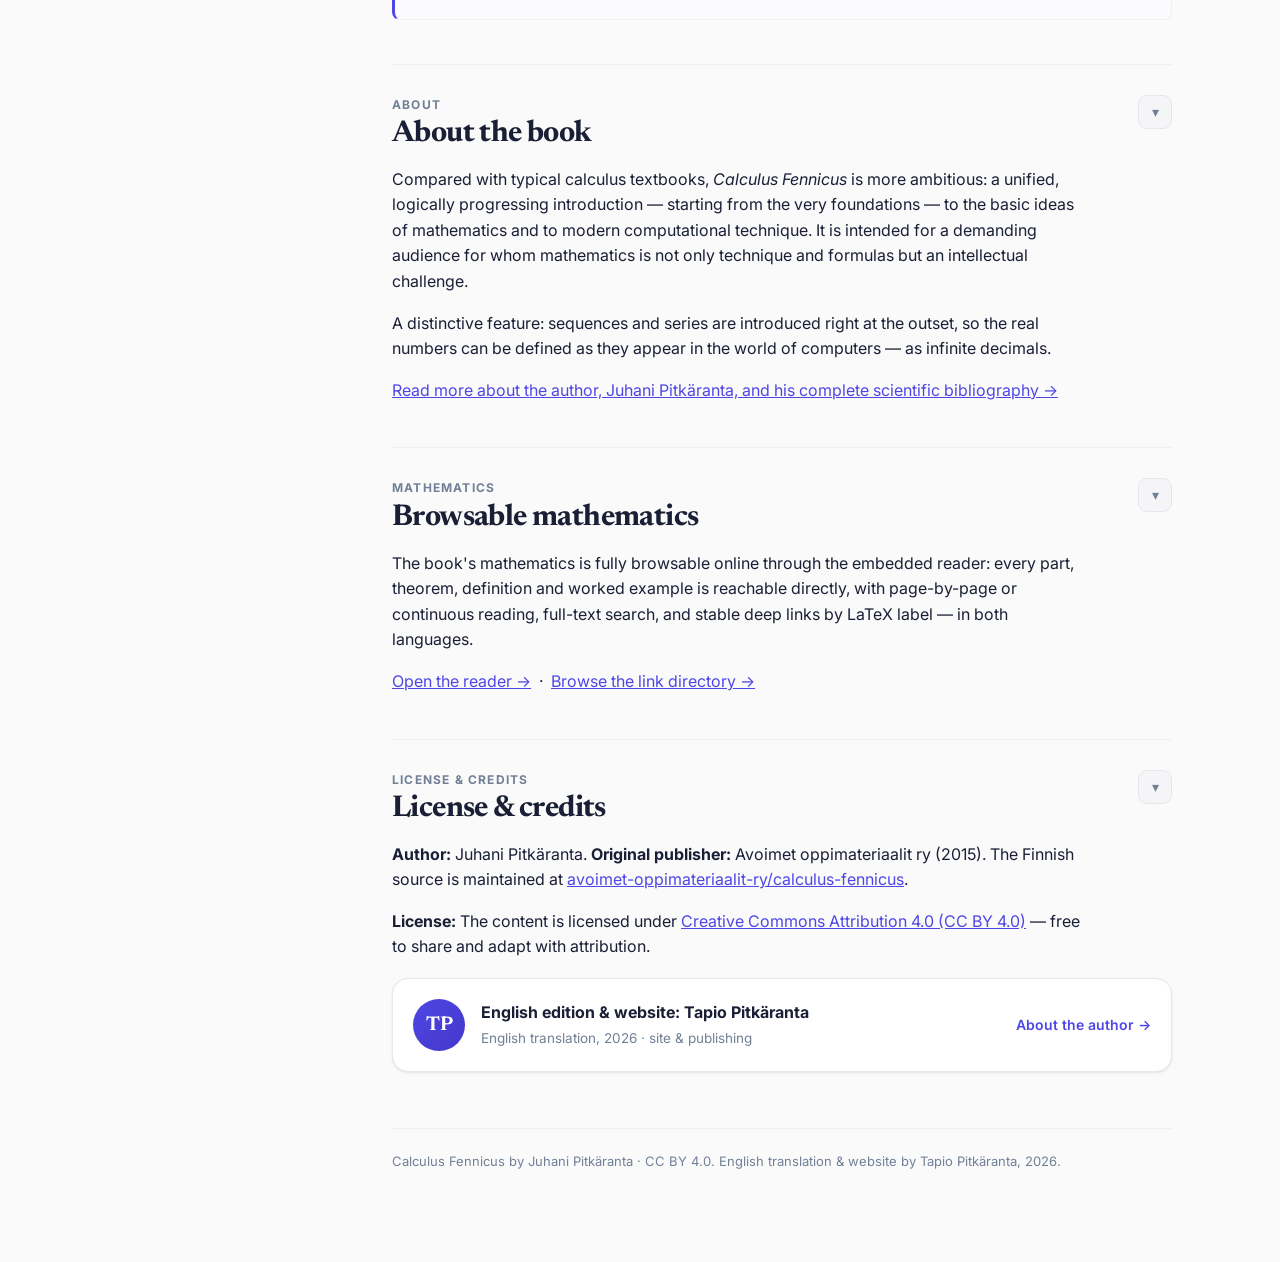
==== commit 2c716909: "Landing page: embed the reader in 'Read the book' by default, add dedicated Download-PDF buttons, an" ====
--- a/index.html
+++ b/index.html
@@ -105,6 +105,24 @@
 .card .cm{color:var(--text-muted);font-size:13.5px}
 .card .go{margin-top:14px;font-weight:600;color:var(--accent);font-size:14px}
 .callout{background:var(--surface-soft);border:1px solid var(--border-soft);border-left:3px solid var(--accent);border-radius:var(--r-sm);padding:14px 16px;margin-top:14px}
+/* embedded reader + downloads */
+.reader-bar{display:flex;align-items:center;gap:10px;flex-wrap:wrap;margin:18px 0 12px}
+.reader-lang{display:inline-flex;background:var(--surface-2);border:1px solid var(--border);border-radius:10px;padding:3px;gap:2px}
+.reader-lang button{border:0;background:transparent;color:var(--text-muted);font:600 12px/1 var(--body);padding:6px 13px;border-radius:7px;cursor:pointer}
+.reader-lang button.active{background:var(--surface);color:var(--accent);box-shadow:var(--shadow-sm)}
+.ghost-btn{margin-left:auto;display:inline-flex;align-items:center;gap:6px;font-weight:600;font-size:13px;color:var(--accent);border:1px solid var(--border);background:var(--surface);border-radius:10px;padding:7px 13px;text-decoration:none}
+.ghost-btn:hover{border-color:var(--accent);background:var(--accent-soft)}
+.reader-embed{position:relative;border:1px solid var(--border);border-radius:var(--r);overflow:hidden;box-shadow:var(--shadow-md);background:var(--surface-2);height:min(78vh,880px);min-height:460px}
+.reader-embed iframe{width:100%;height:100%;border:0;display:block}
+.dlrow{display:grid;grid-template-columns:1fr 1fr;gap:14px;margin:18px 0 0}
+.dlbtn{display:flex;align-items:center;gap:13px;text-decoration:none;color:inherit;background:var(--surface);border:1px solid var(--border);border-radius:14px;padding:14px 16px;box-shadow:var(--shadow-sm);transition:border-color .15s,transform .15s,box-shadow .15s}
+.dlbtn:hover{border-color:var(--accent);transform:translateY(-2px);box-shadow:var(--shadow-md)}
+.dlbtn .dlicon{flex:0 0 auto;width:40px;height:40px;border-radius:11px;background:var(--accent-soft);color:var(--accent);display:flex;align-items:center;justify-content:center}
+.dlbtn .dlicon svg{width:20px;height:20px;fill:none;stroke:currentColor;stroke-width:2;stroke-linecap:round;stroke-linejoin:round}
+.dlbtn .dlmeta{display:flex;flex-direction:column;gap:2px;line-height:1.2}
+.dlbtn .dlmeta b{font-size:15px;font-weight:700}
+.dlbtn .dlmeta span{font-size:12.5px;color:var(--text-muted);font-weight:500}
+@media(max-width:640px){.dlrow{grid-template-columns:1fr}}
 .author-card{display:flex;gap:16px;align-items:center;background:var(--surface);border:1px solid var(--border);border-radius:16px;padding:20px;text-decoration:none;color:inherit;box-shadow:var(--shadow-sm);transition:border-color .15s,transform .15s}
 .author-card:hover{border-color:var(--accent);transform:translateY(-2px)}
 .author-av{flex:0 0 auto;width:52px;height:52px;border-radius:50%;background:linear-gradient(135deg,var(--accent),var(--accent-strong));color:#fff;font-family:var(--display);font-weight:700;font-size:20px;display:flex;align-items:center;justify-content:center}
@@ -199,22 +217,28 @@
           <button class="collapse-toggle" onclick="toggleSection(this)" aria-label="Toggle section"><span class="chev">▾</span></button>
         </div>
         <div class="section-body">
-          <div class="dl">
-            <a class="card" href="calculus-en.pdf">
-              <div class="lang">English</div>
-              <div class="ct">Calculus Fennicus</div>
-              <div class="cm" data-i18n="dlEnMeta">English translation · 1126 pages · PDF</div>
-              <div class="go" data-i18n="dlDownload">Download →</div>
+          <p class="lead" style="font-size:16px;margin:0" data-i18n="dlEmbedLead">Read the whole book right here — page-by-page or continuous scroll, full-text search, and deep links to any section, theorem or definition. Choose the language, or open it full-screen.</p>
+          <div class="reader-bar">
+            <div class="reader-lang" role="group" aria-label="Reader language">
+              <button class="active" data-rdoc="en" onclick="setReaderDoc('en')">EN</button>
+              <button data-rdoc="fi" onclick="setReaderDoc('fi')">FI</button>
+            </div>
+            <a class="ghost-btn" id="open-full" href="viewer.html" target="_blank" rel="noopener"><span data-i18n="dlOpenFull">Open full-screen</span> ↗</a>
+          </div>
+          <div class="reader-embed">
+            <iframe id="reader-frame" title="Calculus Fennicus — embedded reader" src="viewer.html" loading="lazy"></iframe>
+          </div>
+          <div class="dlrow">
+            <a class="dlbtn" href="calculus-en.pdf" download="Calculus-Fennicus-EN.pdf">
+              <span class="dlicon"><svg viewBox="0 0 24 24" aria-hidden="true"><path d="M21 15v4a2 2 0 0 1-2 2H5a2 2 0 0 1-2-2v-4"></path><polyline points="7 10 12 15 17 10"></polyline><line x1="12" y1="15" x2="12" y2="3"></line></svg></span>
+              <span class="dlmeta"><b data-i18n="dlDlEn">Download PDF</b><span data-i18n="dlDlEnSub">English translation · 1126 pp · 7.5 MB</span></span>
             </a>
-            <a class="card" href="calculus-fi.pdf">
-              <div class="lang">Suomi</div>
-              <div class="ct">Calculus Fennicus</div>
-              <div class="cm" data-i18n="dlFiMeta">Alkuperäinen suomenkielinen · 1040 sivua · PDF</div>
-              <div class="go" data-i18n="dlDownloadFi">Lataa →</div>
+            <a class="dlbtn" href="calculus-fi.pdf" download="Calculus-Fennicus-FI.pdf">
+              <span class="dlicon"><svg viewBox="0 0 24 24" aria-hidden="true"><path d="M21 15v4a2 2 0 0 1-2 2H5a2 2 0 0 1-2-2v-4"></path><polyline points="7 10 12 15 17 10"></polyline><line x1="12" y1="15" x2="12" y2="3"></line></svg></span>
+              <span class="dlmeta"><b data-i18n="dlDlFi">Download PDF</b><span data-i18n="dlDlFiSub">Finnish original · 1040 pp · 6.1 MB</span></span>
             </a>
           </div>
           <div class="callout"><span data-i18n="dlHint">Both PDFs have a clickable table of contents and internal cross-reference links.</span></div>
-          <div class="callout" style="border-left-color:var(--discovery)"><span data-i18n="dlReader">Prefer to read online? Open the <strong>embedded reader</strong> — with deep links to any section, theorem or definition.</span> <a href="viewer.html" data-i18n="dlReaderGo">Open the reader →</a></div>
         </div>
       </section>
 
@@ -232,11 +256,12 @@
 
       <section id="mathematics" class="page" data-collapsed="false">
         <div class="section-head">
-          <div><div class="section-num" data-i18n="maNum">Mathematics</div><h2 class="page-title"><span data-i18n="maTitle">Browsable mathematics</span><span class="soon" data-i18n="maSoon">Coming</span></h2></div>
+          <div><div class="section-num" data-i18n="maNum">Mathematics</div><h2 class="page-title"><span data-i18n="maTitle">Browsable mathematics</span></h2></div>
           <button class="collapse-toggle" onclick="toggleSection(this)" aria-label="Toggle section"><span class="chev">▾</span></button>
         </div>
         <div class="section-body">
-          <p data-i18n="maP1">This site will grow into a browsable, web-native edition of the book's mathematics — theorems, definitions and worked examples rendered directly on the page from the LaTeX source, part by part (I–XIV), in both languages.</p>
+          <p data-i18n="maP1">The book's mathematics is fully browsable online through the embedded reader: every part, theorem, definition and worked example is reachable directly, with page-by-page or continuous reading, full-text search, and stable deep links by LaTeX label — in both languages.</p>
+          <p style="margin-top:14px"><a href="viewer.html" data-i18n="maReaderLink">Open the reader →</a> &nbsp;·&nbsp; <a href="links.html" data-i18n="maDirLink">Browse the link directory →</a></p>
         </div>
       </section>
 
@@ -269,12 +294,16 @@
   brandSub:{en:"Advanced first-year mathematics",fi:"Laaja ensimmäisen vuoden matematiikka"},
   themePaper:{en:"Paper",fi:"Paperi"}, themeSlate:{en:"Slate",fi:"Tumma"},
   navBook:{en:"The book",fi:"Kirja"}, navOverview:{en:"Overview",fi:"Yleiskatsaus"},
-  navDownloads:{en:"Downloads (PDF)",fi:"Lataukset (PDF)"}, navAbout:{en:"About the book",fi:"Tietoa kirjasta"},
+  navDownloads:{en:"Read the book",fi:"Lue kirja"}, navAbout:{en:"About the book",fi:"Tietoa kirjasta"},
   navMore:{en:"More",fi:"Lisää"}, navMath:{en:"Mathematics",fi:"Matematiikka"}, navLicense:{en:"License",fi:"Lisenssi"},
   navAuthorPage:{en:"The author — Juhani Pitkäranta",fi:"Kirjan tekijä — Juhani Pitkäranta"},
-  navReader:{en:"Read in browser",fi:"Selaa selaimessa"},
-  dlReader:{en:"Prefer to read online? Open the <strong>embedded reader</strong> — with deep links to any section, theorem or definition.",fi:"Luetko mieluummin verkossa? Avaa <strong>upotettu lukija</strong> — deep-linkit mihin tahansa sektioon, lauseeseen tai määritelmään."},
-  dlReaderGo:{en:"Open the reader →",fi:"Avaa lukija →"},
+  navReader:{en:"Full-screen reader",fi:"Koko näytön lukija"},
+  dlEmbedLead:{en:"Read the whole book right here — page-by-page or continuous scroll, full-text search, and deep links to any section, theorem or definition. Choose the language, or open it full-screen.",fi:"Lue koko kirja suoraan tässä — sivu kerrallaan tai jatkuvana vierityksenä, tekstihaku ja deep-linkit mihin tahansa sektioon, lauseeseen tai määritelmään. Valitse kieli tai avaa koko näytölle."},
+  dlOpenFull:{en:"Open full-screen",fi:"Avaa koko näytölle"},
+  dlDlEn:{en:"Download PDF",fi:"Lataa PDF"}, dlDlFi:{en:"Download PDF",fi:"Lataa PDF"},
+  dlDlEnSub:{en:"English translation · 1126 pp · 7.5 MB",fi:"Englanninkielinen käännös · 1126 s. · 7,5 MB"},
+  dlDlFiSub:{en:"Finnish original · 1040 pp · 6.1 MB",fi:"Suomenkielinen alkuteos · 1040 s. · 6,1 MB"},
+  maReaderLink:{en:"Open the reader →",fi:"Avaa lukija →"}, maDirLink:{en:"Browse the link directory →",fi:"Selaa linkkihakemistoa →"},
   abAuthorLink:{en:"Read more about the author, Juhani Pitkäranta, and his complete scientific bibliography →",fi:"Lue lisää kirjan tekijästä Juhani Pitkärannasta ja hänen täydellisestä julkaisuluettelostaan →"},
   navAuthorL:{en:"Author",fi:"Tekijä"}, navWhomade:{en:"Who made this →",fi:"Kuka tämän teki →"},
   eyebrow:{en:"Open learning materials · CC BY 4.0",fi:"Avoin oppimateriaali · CC BY 4.0"},
@@ -294,9 +323,9 @@
        fi:"Tavanomaisiin calculus-oppikirjoihin verrattuna <em>Calculus Fennicus</em> on kunnianhimoisempi: yhtenäinen, loogisesti etenevä johdatus — aivan perusteista lähtien — matematiikan perusideoihin ja moderniin laskutekniikkaan. Se on tarkoitettu vaativalle yleisölle, jolle matematiikka ei ole vain tekniikkaa ja kaavoja vaan älyllinen haaste."},
   abP2:{en:"A distinctive feature: sequences and series are introduced right at the outset, so the real numbers can be defined as they appear in the world of computers — as infinite decimals.",
        fi:"Erityispiirre: lukujonot ja sarjat esitellään heti aluksi, jolloin reaaliluvut voidaan määritellä sellaisina kuin ne tietokoneiden maailmassa näkyvät — äärettöminä desimaalilukuina."},
-  maNum:{en:"Mathematics",fi:"Matematiikka"}, maTitle:{en:"Browsable mathematics",fi:"Selattava matematiikka"}, maSoon:{en:"Coming",fi:"Tulossa"},
-  maP1:{en:"This site will grow into a browsable, web-native edition of the book's mathematics — theorems, definitions and worked examples rendered directly on the page from the LaTeX source, part by part (I–XIV), in both languages.",
-       fi:"Tästä sivustosta kasvaa selattava, verkkoon sovitettu laitos kirjan matematiikasta — lauseet, määritelmät ja esimerkit renderöityinä suoraan LaTeX-lähteestä, osa osalta (I–XIV), molemmilla kielillä."},
+  maNum:{en:"Mathematics",fi:"Matematiikka"}, maTitle:{en:"Browsable mathematics",fi:"Selattava matematiikka"},
+  maP1:{en:"The book's mathematics is fully browsable online through the embedded reader: every part, theorem, definition and worked example is reachable directly, with page-by-page or continuous reading, full-text search, and stable deep links by LaTeX label — in both languages.",
+       fi:"Kirjan matematiikka on kokonaisuudessaan selattavissa verkossa upotetun lukijan kautta: jokainen osa, lause, määritelmä ja esimerkki on saavutettavissa suoraan — sivu kerrallaan tai jatkuvana lukemisena, tekstihaulla ja pysyvin deep-linkein LaTeX-tunnisteella, molemmilla kielillä."},
   liNum:{en:"License &amp; credits",fi:"Lisenssi &amp; tekijät"}, liTitle:{en:"License &amp; credits",fi:"Lisenssi &amp; tekijät"},
   liP1:{en:"<strong>Author:</strong> Juhani Pitkäranta. <strong>Original publisher:</strong> Avoimet oppimateriaalit ry (2015). The Finnish source is maintained at <a href='https://github.com/avoimet-oppimateriaalit-ry/calculus-fennicus' target='_blank' rel='noopener'>avoimet-oppimateriaalit-ry/calculus-fennicus</a>.",
        fi:"<strong>Tekijä:</strong> Juhani Pitkäranta. <strong>Alkuperäinen kustantaja:</strong> Avoimet oppimateriaalit ry (2015). Suomenkielinen lähde: <a href='https://github.com/avoimet-oppimateriaalit-ry/calculus-fennicus' target='_blank' rel='noopener'>avoimet-oppimateriaalit-ry/calculus-fennicus</a>."},
@@ -323,6 +352,13 @@
        try{localStorage.setItem('cf_sidebar',hidden?'hidden':'shown');}catch(e){}}
 }
 function toggleSection(btn){const s=btn.closest('.page');s.dataset.collapsed=s.dataset.collapsed==='true'?'false':'true';}
+function setReaderDoc(d){
+  const f=document.getElementById('reader-frame');
+  const of=document.getElementById('open-full');
+  if(of)of.href='viewer.html#doc='+d;
+  document.querySelectorAll('.reader-lang button').forEach(b=>b.classList.toggle('active',b.dataset.rdoc===d));
+  if(f&&f.getAttribute('src').replace(/#.*/,'')==='viewer.html')f.src='viewer.html#doc='+d;
+}
 function cycleTheme(){
   const cur=document.documentElement.getAttribute('data-theme')==='slate'?'slate':'paper';
   const next=cur==='slate'?'paper':'slate';
@@ -338,6 +374,7 @@
   if(theme==='slate')document.documentElement.setAttribute('data-theme','slate');
   if(sb==='hidden'&&!window.matchMedia('(max-width:820px)').matches){document.body.classList.add('sidebar-hidden');document.getElementById('sidebar-toggle').setAttribute('aria-expanded','false');}
   setLang(lang);
+  setReaderDoc(lang);
 })();
 </script>
 <script>window.__MYPA_SITE__="calculus-fennicus";window.__MYPA_ENDPOINT__="https://mypa.longshoreforrest.workers.dev/collect";window.__MYPA_PAGE__="index";</script>
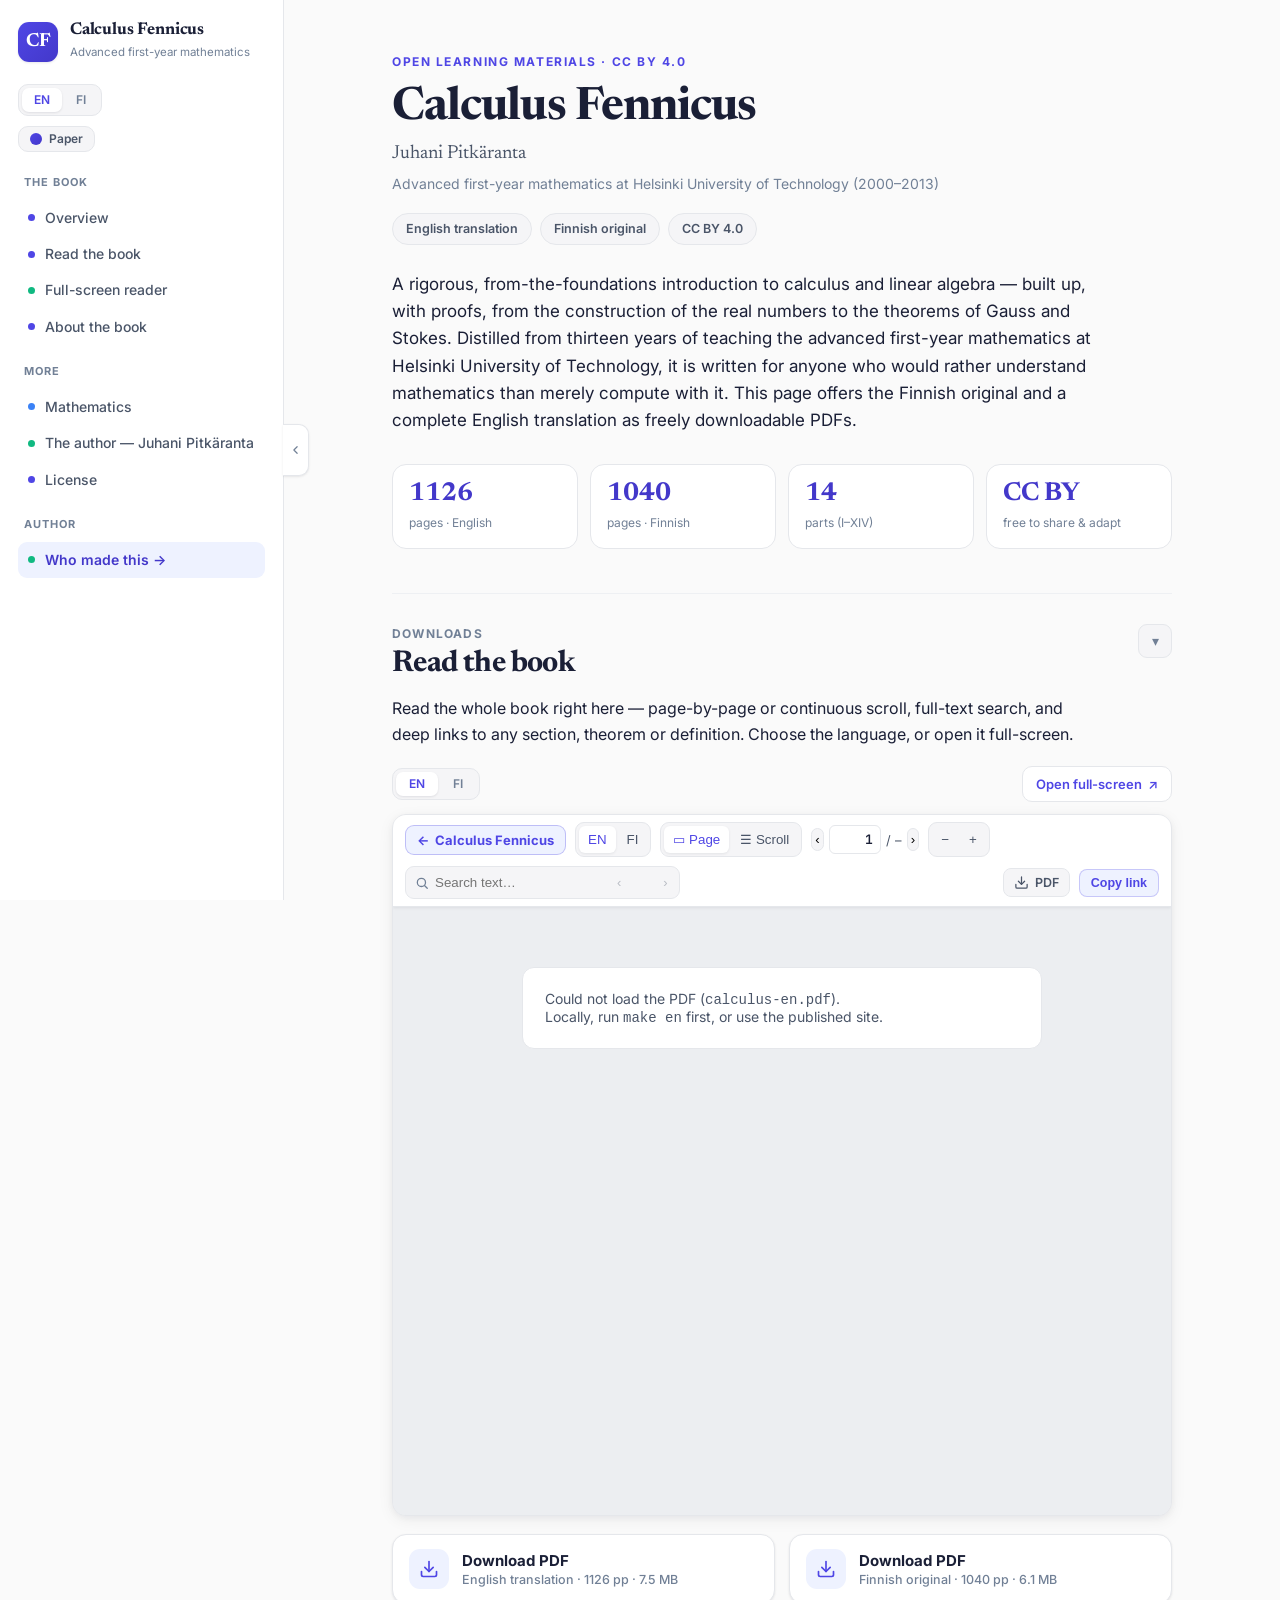
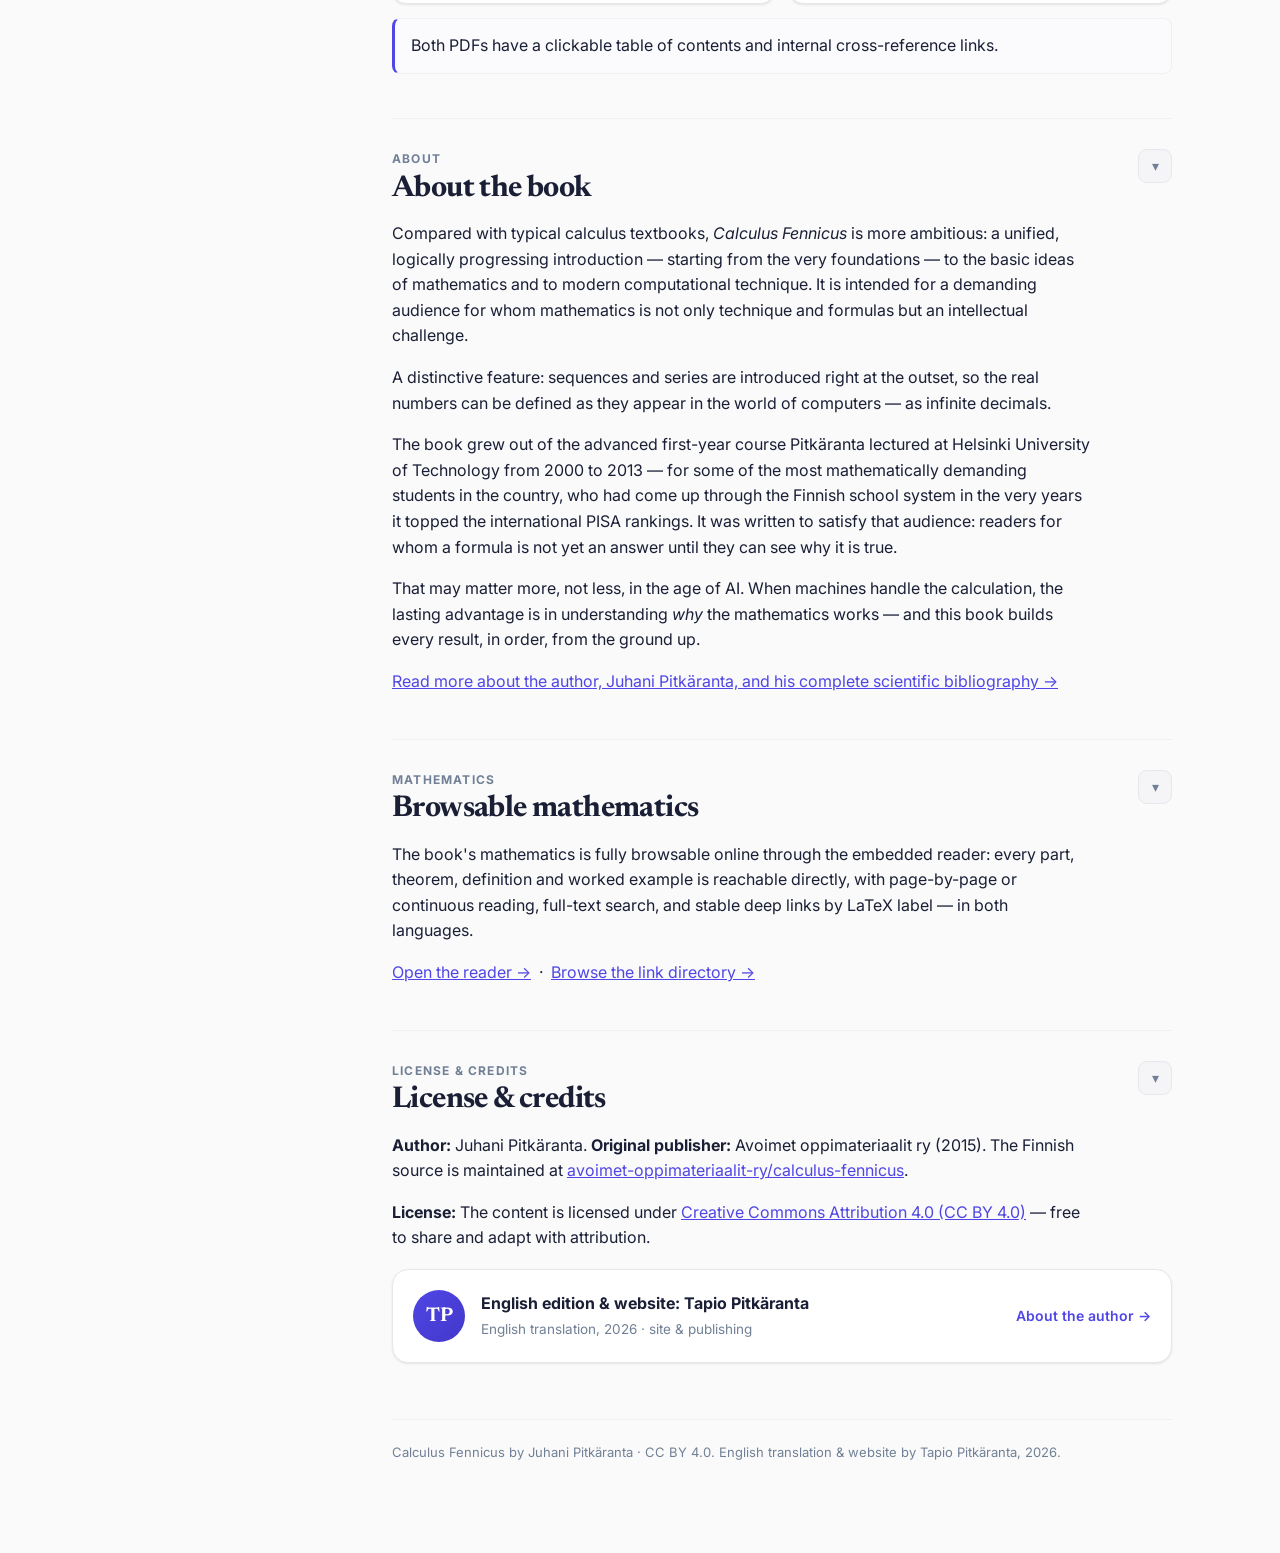
==== commit cde69071: "Landing page: convey the book's provenance and lasting value — distilled from the demanding first-ye" ====
--- a/index.html
+++ b/index.html
@@ -202,7 +202,7 @@
           <span class="kw" data-i18n="kwFi">Finnish original</span>
           <span class="kw">CC BY 4.0</span>
         </div>
-        <p class="lead" data-i18n="lead">A rigorous, from-the-foundations introduction to calculus and linear algebra — built up, with proofs, from the construction of the real numbers to the theorems of Gauss and Stokes. This page offers the Finnish original and a complete English translation as freely downloadable PDFs.</p>
+        <p class="lead" data-i18n="lead">A rigorous, from-the-foundations introduction to calculus and linear algebra — built up, with proofs, from the construction of the real numbers to the theorems of Gauss and Stokes. Distilled from thirteen years of teaching the advanced first-year mathematics at Helsinki University of Technology, it is written for anyone who would rather understand mathematics than merely compute with it. This page offers the Finnish original and a complete English translation as freely downloadable PDFs.</p>
         <div class="cover-stats">
           <div class="stat"><div class="stat-num">1126</div><div class="stat-label" data-i18n="stEnPp">pages · English</div></div>
           <div class="stat"><div class="stat-num">1040</div><div class="stat-label" data-i18n="stFiPp">pages · Finnish</div></div>
@@ -250,6 +250,8 @@
         <div class="section-body">
           <p data-i18n="abP1">Compared with typical calculus textbooks, <em>Calculus Fennicus</em> is more ambitious: a unified, logically progressing introduction — starting from the very foundations — to the basic ideas of mathematics and to modern computational technique. It is intended for a demanding audience for whom mathematics is not only technique and formulas but an intellectual challenge.</p>
           <p data-i18n="abP2" style="margin-top:14px;">A distinctive feature: sequences and series are introduced right at the outset, so the real numbers can be defined as they appear in the world of computers — as infinite decimals.</p>
+          <p data-i18n="abP3" style="margin-top:14px;">The book grew out of the advanced first-year course Pitkäranta lectured at Helsinki University of Technology from 2000 to 2013 — for some of the most mathematically demanding students in the country, who had come up through the Finnish school system in the very years it topped the international PISA rankings. It was written to satisfy that audience: readers for whom a formula is not yet an answer until they can see why it is true.</p>
+          <p data-i18n="abP4" style="margin-top:14px;">That may matter more, not less, in the age of AI. When machines handle the calculation, the lasting advantage is in understanding <em>why</em> the mathematics works — and this book builds every result, in order, from the ground up.</p>
           <p style="margin-top:14px;"><a href="pitkaranta.html" data-i18n="abAuthorLink">Read more about the author, Juhani Pitkäranta, and his complete scientific bibliography →</a></p>
         </div>
       </section>
@@ -309,8 +311,8 @@
   eyebrow:{en:"Open learning materials · CC BY 4.0",fi:"Avoin oppimateriaali · CC BY 4.0"},
   affil:{en:"Advanced first-year mathematics at Helsinki University of Technology (2000–2013)",fi:"TKK:n laaja ensimmäisen vuoden matematiikka (2000–2013)"},
   kwEn:{en:"English translation",fi:"Englanninkielinen käännös"}, kwFi:{en:"Finnish original",fi:"Suomenkielinen alkuteos"},
-  lead:{en:"A rigorous, from-the-foundations introduction to calculus and linear algebra — built up, with proofs, from the construction of the real numbers to the theorems of Gauss and Stokes. This page offers the Finnish original and a complete English translation as freely downloadable PDFs.",
-        fi:"Täsmällinen, perusteista rakentuva johdatus analyysiin ja lineaarialgebraan — todistuksin, reaalilukujen konstruktiosta Gaussin ja Stokesin lauseisiin. Tältä sivulta saat suomenkielisen alkuteoksen ja täyden englanninkielisen käännöksen vapaasti ladattavina PDF-tiedostoina."},
+  lead:{en:"A rigorous, from-the-foundations introduction to calculus and linear algebra — built up, with proofs, from the construction of the real numbers to the theorems of Gauss and Stokes. Distilled from thirteen years of teaching the advanced first-year mathematics at Helsinki University of Technology, it is written for anyone who would rather understand mathematics than merely compute with it. This page offers the Finnish original and a complete English translation as freely downloadable PDFs.",
+        fi:"Täsmällinen, perusteista rakentuva johdatus analyysiin ja lineaarialgebraan — todistuksin, reaalilukujen konstruktiosta Gaussin ja Stokesin lauseisiin. Se on tislattu kolmentoista vuoden opetuksesta Teknillisen korkeakoulun laajassa ensimmäisen vuoden matematiikassa, ja se on kirjoitettu jokaiselle, joka haluaa mieluummin ymmärtää matematiikan kuin vain laskea sillä. Tältä sivulta saat suomenkielisen alkuteoksen ja täyden englanninkielisen käännöksen vapaasti ladattavina PDF-tiedostoina."},
   stEnPp:{en:"pages · English",fi:"sivua · englanti"}, stFiPp:{en:"pages · Finnish",fi:"sivua · suomi"},
   stParts:{en:"parts (I–XIV)",fi:"osaa (I–XIV)"}, stLicense:{en:"free to share &amp; adapt",fi:"vapaa jakaa ja muokata"},
   dlNum:{en:"Downloads",fi:"Lataukset"}, dlTitle:{en:"Read the book",fi:"Lue kirja"},
@@ -323,6 +325,10 @@
        fi:"Tavanomaisiin calculus-oppikirjoihin verrattuna <em>Calculus Fennicus</em> on kunnianhimoisempi: yhtenäinen, loogisesti etenevä johdatus — aivan perusteista lähtien — matematiikan perusideoihin ja moderniin laskutekniikkaan. Se on tarkoitettu vaativalle yleisölle, jolle matematiikka ei ole vain tekniikkaa ja kaavoja vaan älyllinen haaste."},
   abP2:{en:"A distinctive feature: sequences and series are introduced right at the outset, so the real numbers can be defined as they appear in the world of computers — as infinite decimals.",
        fi:"Erityispiirre: lukujonot ja sarjat esitellään heti aluksi, jolloin reaaliluvut voidaan määritellä sellaisina kuin ne tietokoneiden maailmassa näkyvät — äärettöminä desimaalilukuina."},
+  abP3:{en:"The book grew out of the advanced first-year course Pitkäranta lectured at Helsinki University of Technology from 2000 to 2013 — for some of the most mathematically demanding students in the country, who had come up through the Finnish school system in the very years it topped the international PISA rankings. It was written to satisfy that audience: readers for whom a formula is not yet an answer until they can see why it is true.",
+       fi:"Kirja kasvoi laajasta ensimmäisen vuoden kurssista, jota Pitkäranta luennoi Teknillisessä korkeakoulussa vuosina 2000–2013 — maan matemaattisesti vaativimmalle opiskelijajoukolle, joka oli käynyt suomalaisen koulun juuri niinä vuosina, jolloin se johti kansainvälisiä PISA-vertailuja. Se kirjoitettiin tuota yleisöä varten: lukijoille, joille kaava ei ole vielä vastaus ennen kuin he näkevät, miksi se on tosi."},
+  abP4:{en:"That may matter more, not less, in the age of AI. When machines handle the calculation, the lasting advantage is in understanding <em>why</em> the mathematics works — and this book builds every result, in order, from the ground up.",
+       fi:"Tekoälyn aikakaudella tällä voi olla enemmän merkitystä, ei vähemmän. Kun kone hoitaa laskennan, pysyvä etu on siinä, että ymmärtää <em>miksi</em> matematiikka toimii — ja tämä kirja rakentaa jokaisen tuloksen järjestyksessä perustuksista alkaen."},
   maNum:{en:"Mathematics",fi:"Matematiikka"}, maTitle:{en:"Browsable mathematics",fi:"Selattava matematiikka"},
   maP1:{en:"The book's mathematics is fully browsable online through the embedded reader: every part, theorem, definition and worked example is reachable directly, with page-by-page or continuous reading, full-text search, and stable deep links by LaTeX label — in both languages.",
        fi:"Kirjan matematiikka on kokonaisuudessaan selattavissa verkossa upotetun lukijan kautta: jokainen osa, lause, määritelmä ja esimerkki on saavutettavissa suoraan — sivu kerrallaan tai jatkuvana lukemisena, tekstihaulla ja pysyvin deep-linkein LaTeX-tunnisteella, molemmilla kielillä."},
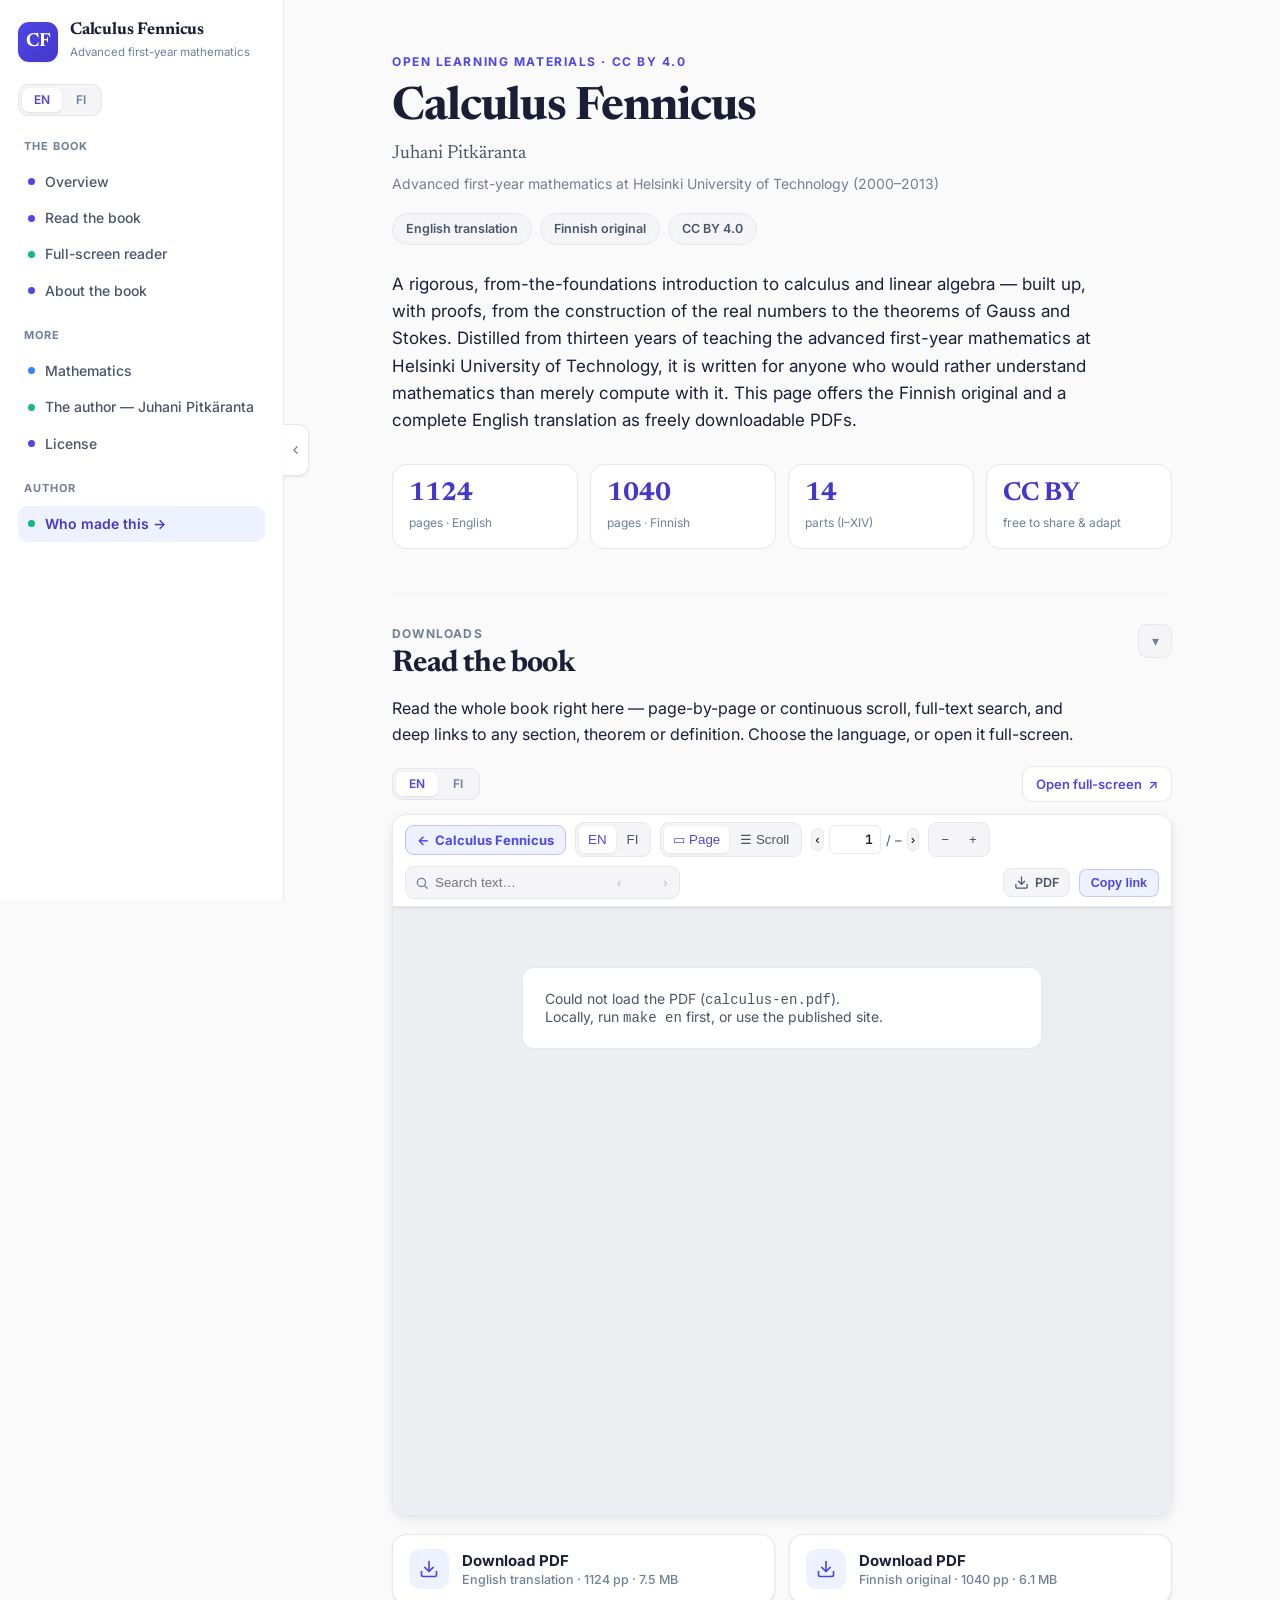
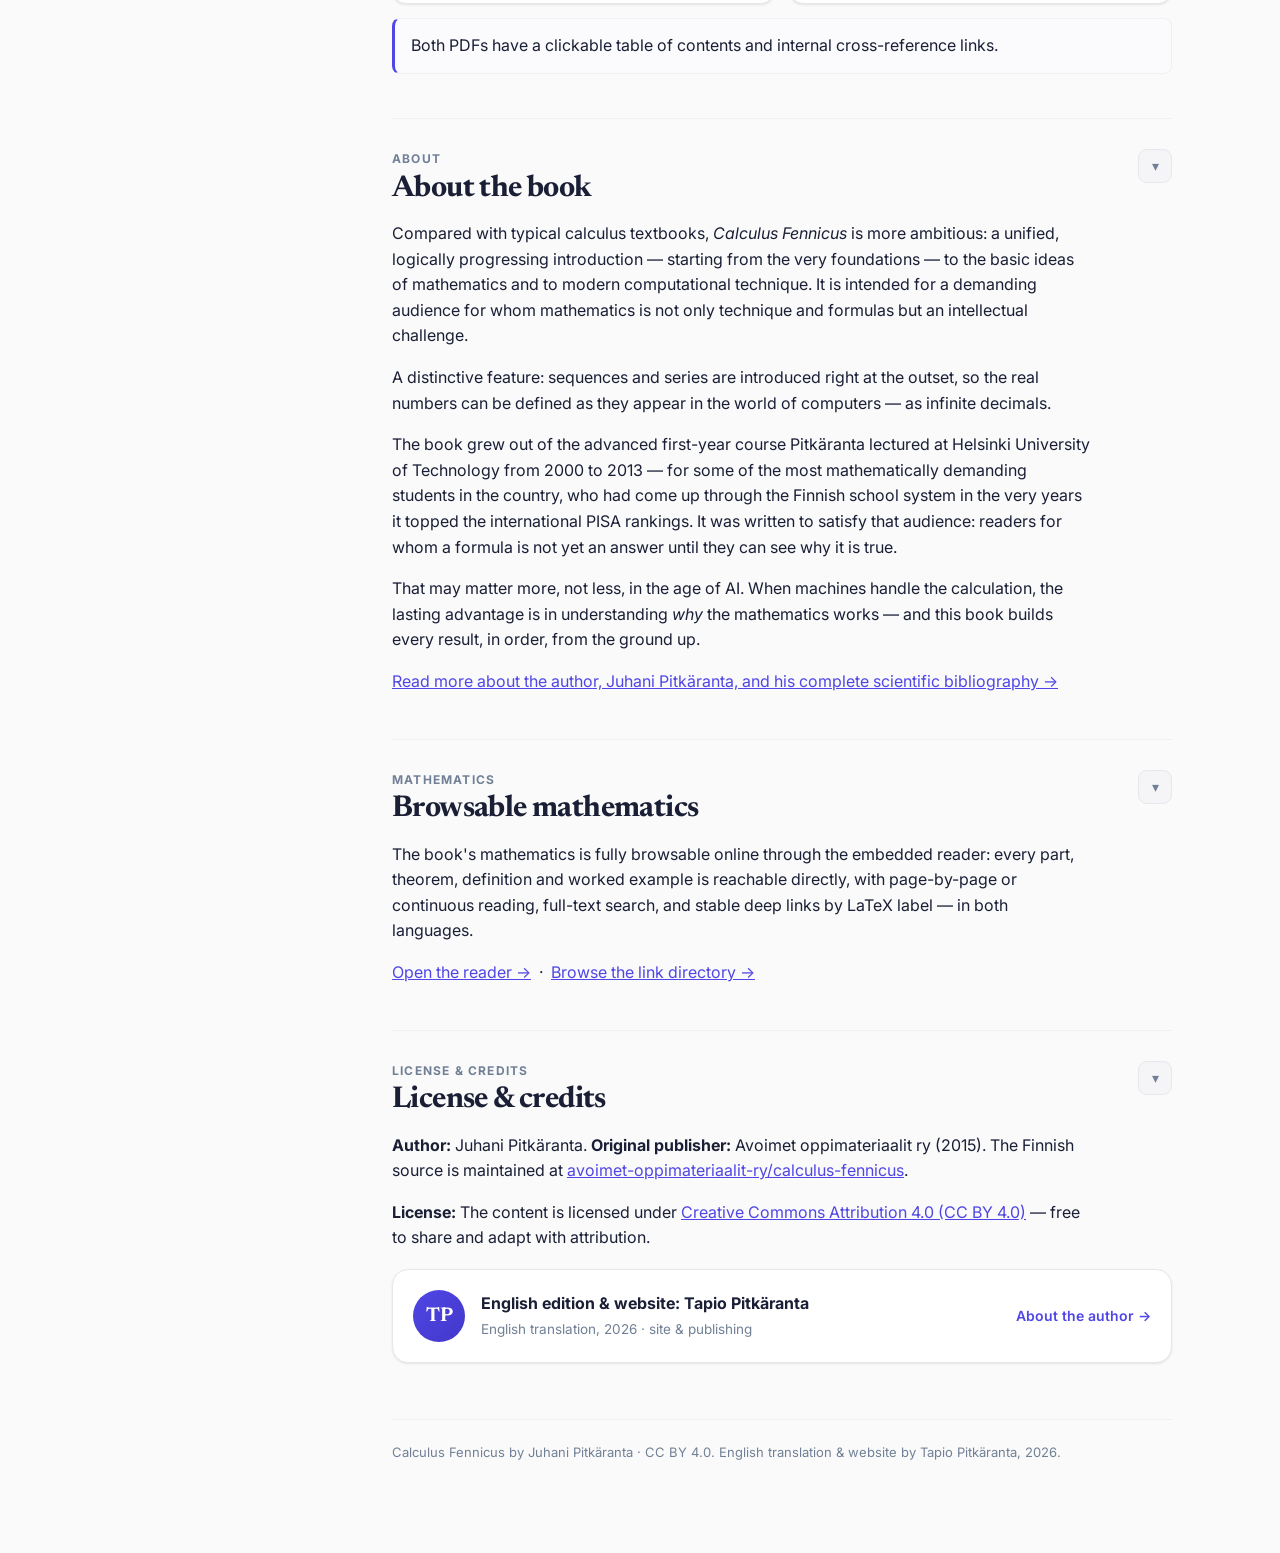
==== commit 8f8c95f5: "Landing page: correct English page count to 1124 (manual page breaks removed) and drop the light/dar" ====
--- a/index.html
+++ b/index.html
@@ -159,9 +159,6 @@
         <button class="lang-btn active" data-lang="en" onclick="setLang('en')" aria-pressed="true">EN</button>
         <button class="lang-btn" data-lang="fi" onclick="setLang('fi')" aria-pressed="false">FI</button>
       </div>
-      <div class="tool-row">
-        <button class="theme-btn" onclick="cycleTheme()" title="Theme" aria-label="Theme"><span class="theme-dot"></span><span id="theme-label" data-i18n="themePaper">Paper</span></button>
-      </div>
     </div>
 
     <nav class="nav">
@@ -204,7 +201,7 @@
         </div>
         <p class="lead" data-i18n="lead">A rigorous, from-the-foundations introduction to calculus and linear algebra — built up, with proofs, from the construction of the real numbers to the theorems of Gauss and Stokes. Distilled from thirteen years of teaching the advanced first-year mathematics at Helsinki University of Technology, it is written for anyone who would rather understand mathematics than merely compute with it. This page offers the Finnish original and a complete English translation as freely downloadable PDFs.</p>
         <div class="cover-stats">
-          <div class="stat"><div class="stat-num">1126</div><div class="stat-label" data-i18n="stEnPp">pages · English</div></div>
+          <div class="stat"><div class="stat-num">1124</div><div class="stat-label" data-i18n="stEnPp">pages · English</div></div>
           <div class="stat"><div class="stat-num">1040</div><div class="stat-label" data-i18n="stFiPp">pages · Finnish</div></div>
           <div class="stat"><div class="stat-num">14</div><div class="stat-label" data-i18n="stParts">parts (I–XIV)</div></div>
           <div class="stat"><div class="stat-num">CC BY</div><div class="stat-label" data-i18n="stLicense">free to share &amp; adapt</div></div>
@@ -231,7 +228,7 @@
           <div class="dlrow">
             <a class="dlbtn" href="calculus-en.pdf" download="Calculus-Fennicus-EN.pdf">
               <span class="dlicon"><svg viewBox="0 0 24 24" aria-hidden="true"><path d="M21 15v4a2 2 0 0 1-2 2H5a2 2 0 0 1-2-2v-4"></path><polyline points="7 10 12 15 17 10"></polyline><line x1="12" y1="15" x2="12" y2="3"></line></svg></span>
-              <span class="dlmeta"><b data-i18n="dlDlEn">Download PDF</b><span data-i18n="dlDlEnSub">English translation · 1126 pp · 7.5 MB</span></span>
+              <span class="dlmeta"><b data-i18n="dlDlEn">Download PDF</b><span data-i18n="dlDlEnSub">English translation · 1124 pp · 7.5 MB</span></span>
             </a>
             <a class="dlbtn" href="calculus-fi.pdf" download="Calculus-Fennicus-FI.pdf">
               <span class="dlicon"><svg viewBox="0 0 24 24" aria-hidden="true"><path d="M21 15v4a2 2 0 0 1-2 2H5a2 2 0 0 1-2-2v-4"></path><polyline points="7 10 12 15 17 10"></polyline><line x1="12" y1="15" x2="12" y2="3"></line></svg></span>
@@ -303,7 +300,7 @@
   dlEmbedLead:{en:"Read the whole book right here — page-by-page or continuous scroll, full-text search, and deep links to any section, theorem or definition. Choose the language, or open it full-screen.",fi:"Lue koko kirja suoraan tässä — sivu kerrallaan tai jatkuvana vierityksenä, tekstihaku ja deep-linkit mihin tahansa sektioon, lauseeseen tai määritelmään. Valitse kieli tai avaa koko näytölle."},
   dlOpenFull:{en:"Open full-screen",fi:"Avaa koko näytölle"},
   dlDlEn:{en:"Download PDF",fi:"Lataa PDF"}, dlDlFi:{en:"Download PDF",fi:"Lataa PDF"},
-  dlDlEnSub:{en:"English translation · 1126 pp · 7.5 MB",fi:"Englanninkielinen käännös · 1126 s. · 7,5 MB"},
+  dlDlEnSub:{en:"English translation · 1124 pp · 7.5 MB",fi:"Englanninkielinen käännös · 1124 s. · 7,5 MB"},
   dlDlFiSub:{en:"Finnish original · 1040 pp · 6.1 MB",fi:"Suomenkielinen alkuteos · 1040 s. · 6,1 MB"},
   maReaderLink:{en:"Open the reader →",fi:"Avaa lukija →"}, maDirLink:{en:"Browse the link directory →",fi:"Selaa linkkihakemistoa →"},
   abAuthorLink:{en:"Read more about the author, Juhani Pitkäranta, and his complete scientific bibliography →",fi:"Lue lisää kirjan tekijästä Juhani Pitkärannasta ja hänen täydellisestä julkaisuluettelostaan →"},
@@ -316,7 +313,7 @@
   stEnPp:{en:"pages · English",fi:"sivua · englanti"}, stFiPp:{en:"pages · Finnish",fi:"sivua · suomi"},
   stParts:{en:"parts (I–XIV)",fi:"osaa (I–XIV)"}, stLicense:{en:"free to share &amp; adapt",fi:"vapaa jakaa ja muokata"},
   dlNum:{en:"Downloads",fi:"Lataukset"}, dlTitle:{en:"Read the book",fi:"Lue kirja"},
-  dlEnMeta:{en:"English translation · 1126 pages · PDF",fi:"Englanninkielinen käännös · 1126 sivua · PDF"},
+  dlEnMeta:{en:"English translation · 1124 pages · PDF",fi:"Englanninkielinen käännös · 1124 sivua · PDF"},
   dlFiMeta:{en:"Finnish original · 1040 pages · PDF",fi:"Alkuperäinen suomenkielinen · 1040 sivua · PDF"},
   dlDownload:{en:"Download →",fi:"Lataa →"}, dlDownloadFi:{en:"Download →",fi:"Lataa →"},
   dlHint:{en:"Both PDFs have a clickable table of contents and internal cross-reference links.",fi:"Molemmissa PDF:issä on klikattava sisällysluettelo ja sisäiset ristiviittauslinkit."},
@@ -376,8 +373,7 @@
 }
 (function init(){
   let lang='en',theme='paper',sb='shown';
-  try{lang=localStorage.getItem('cf_lang')||'en';theme=localStorage.getItem('cf_theme')||'paper';sb=localStorage.getItem('cf_sidebar')||'shown';}catch(e){}
-  if(theme==='slate')document.documentElement.setAttribute('data-theme','slate');
+  try{lang=localStorage.getItem('cf_lang')||'en';sb=localStorage.getItem('cf_sidebar')||'shown';}catch(e){}
   if(sb==='hidden'&&!window.matchMedia('(max-width:820px)').matches){document.body.classList.add('sidebar-hidden');document.getElementById('sidebar-toggle').setAttribute('aria-expanded','false');}
   setLang(lang);
   setReaderDoc(lang);
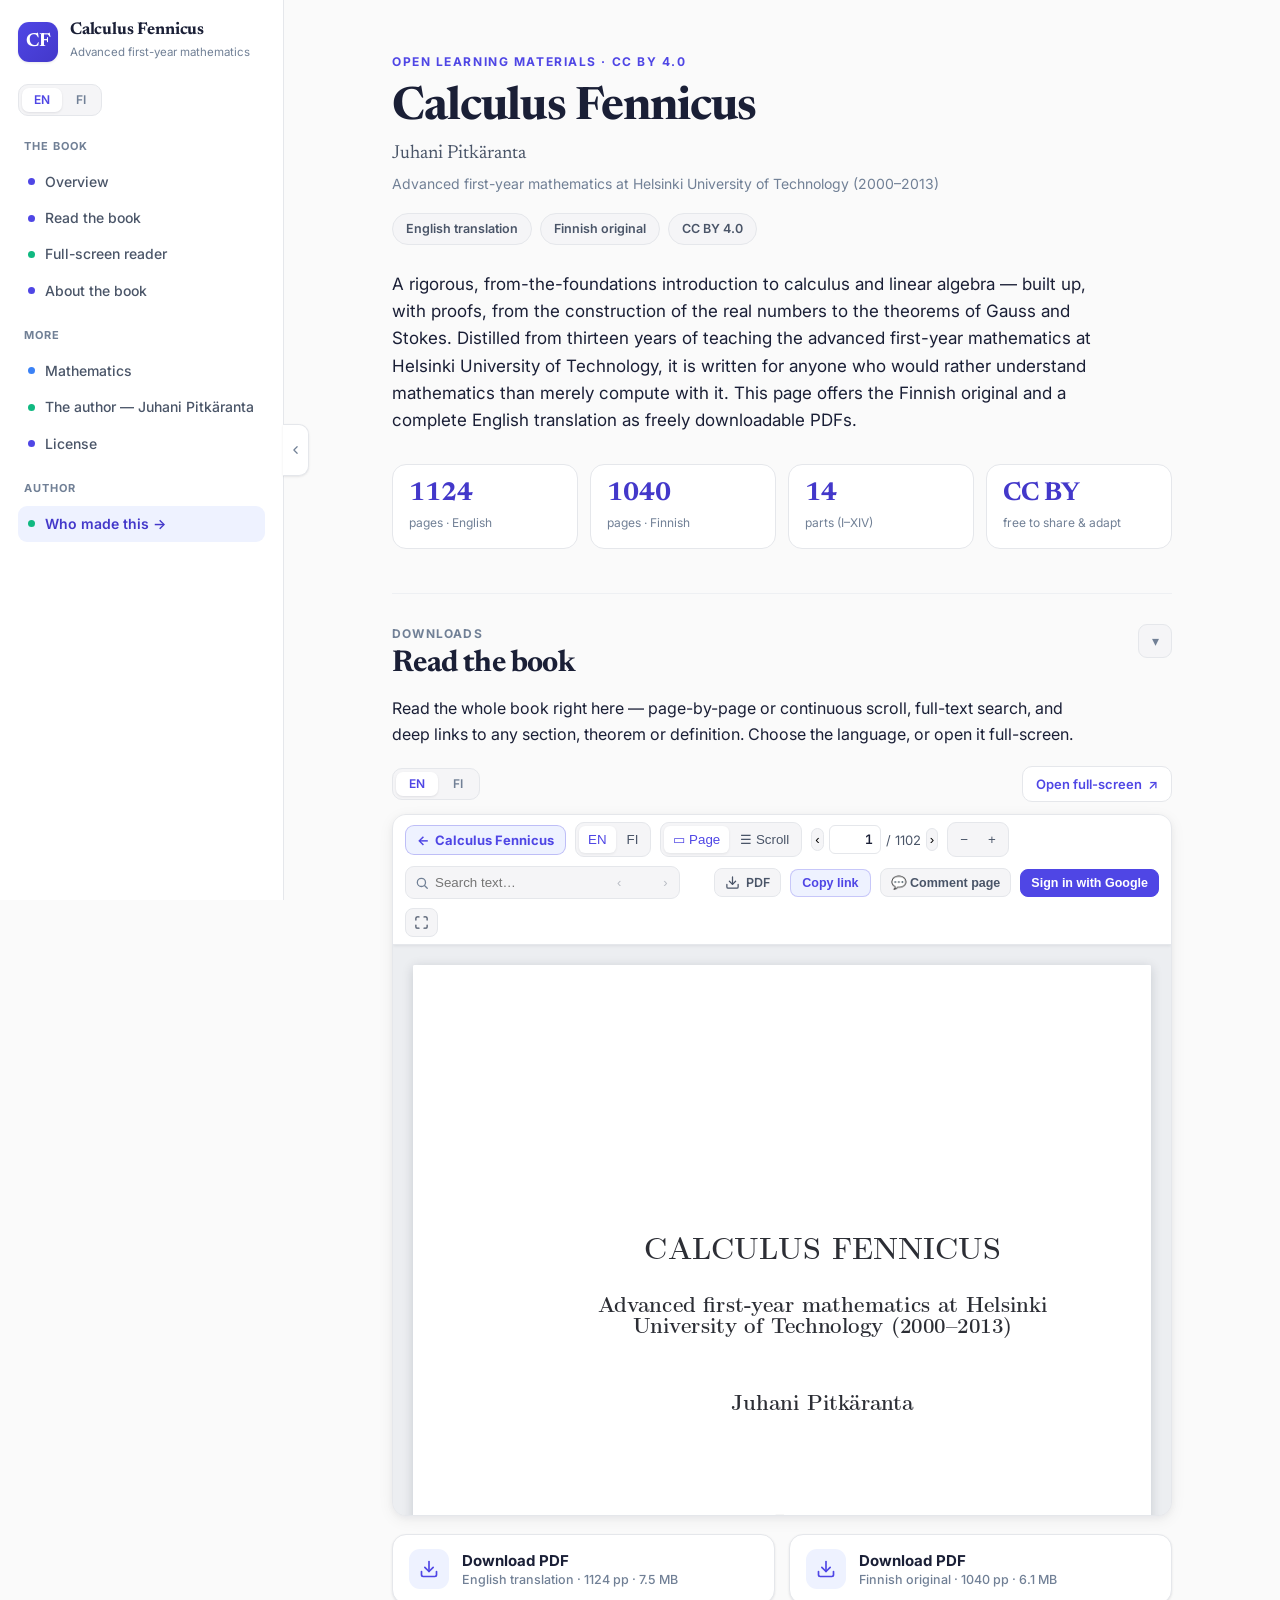
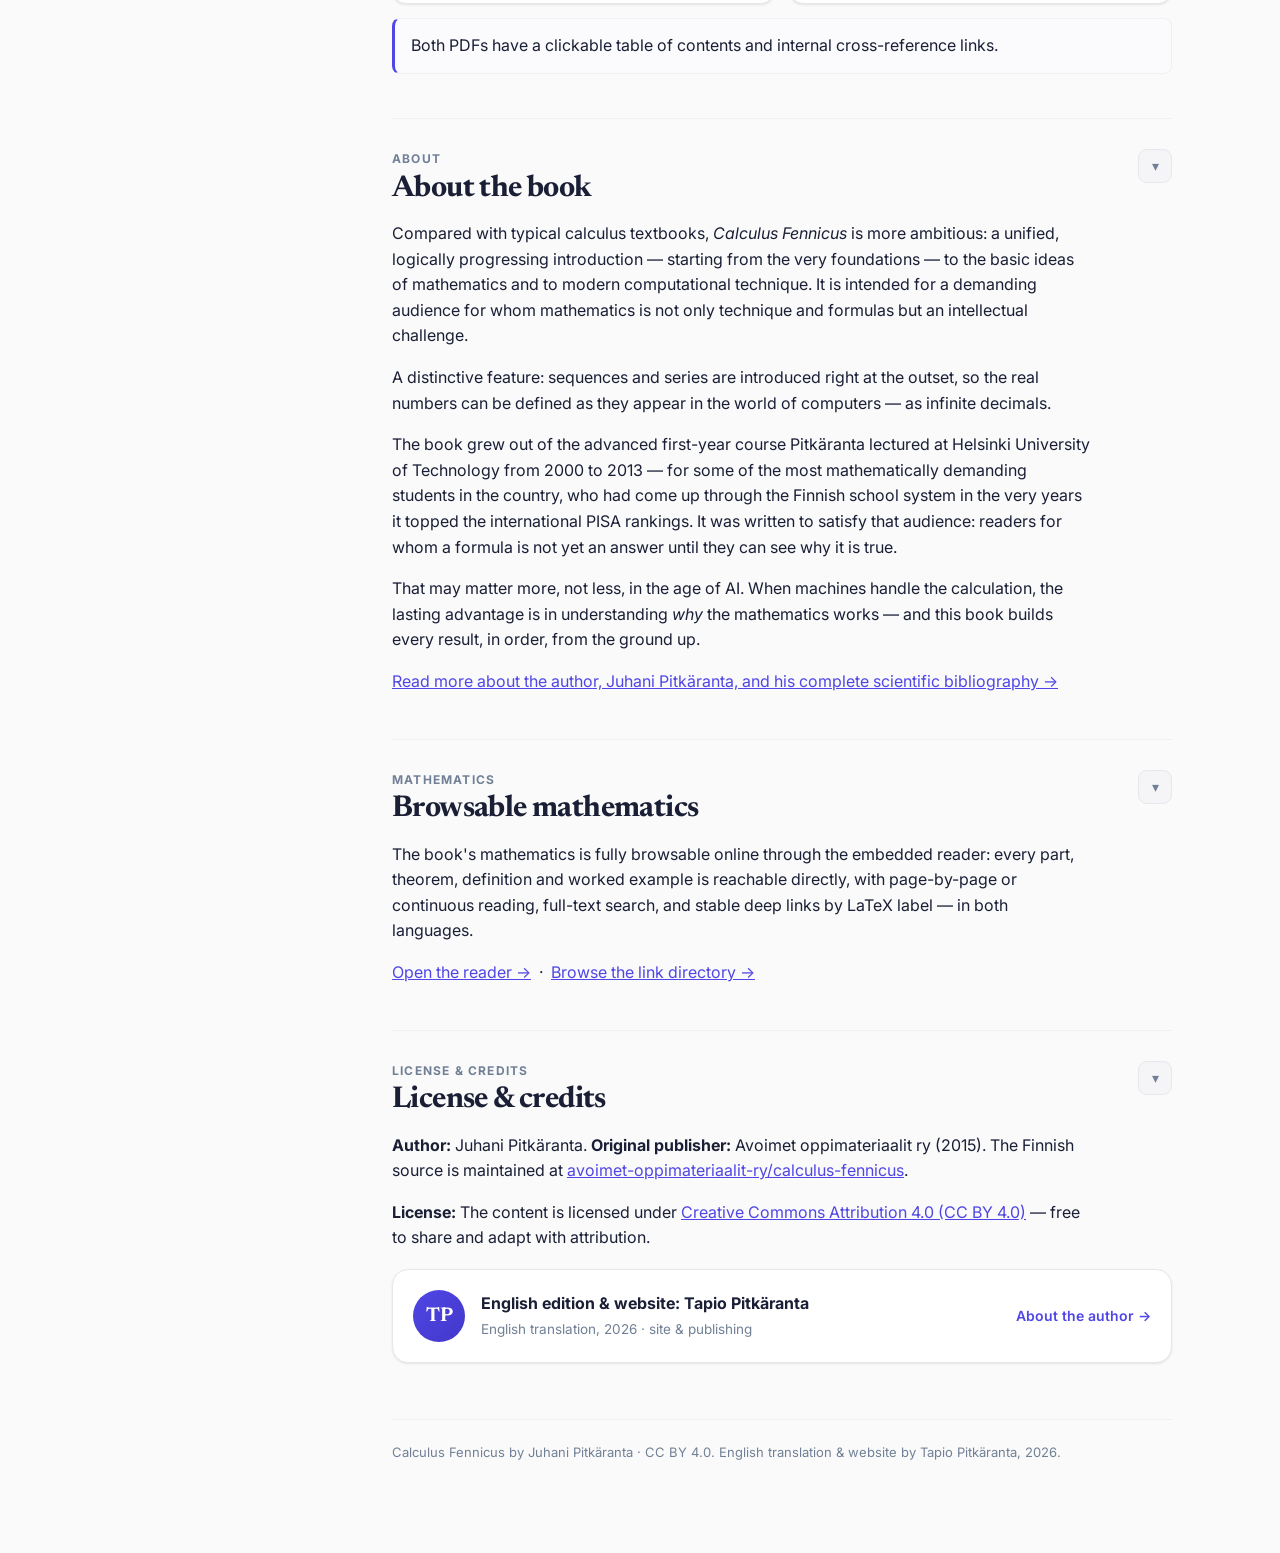
==== commit 78781e55: "Reader: commenting with Google sign-in in both editions, comments visible across FI/EN by anchor; fu" ====
--- a/index.html
+++ b/index.html
@@ -223,7 +223,7 @@
             <a class="ghost-btn" id="open-full" href="viewer.html" target="_blank" rel="noopener"><span data-i18n="dlOpenFull">Open full-screen</span> ↗</a>
           </div>
           <div class="reader-embed">
-            <iframe id="reader-frame" title="Calculus Fennicus — embedded reader" src="viewer.html" loading="lazy"></iframe>
+            <iframe id="reader-frame" title="Calculus Fennicus — embedded reader" src="viewer.html" loading="lazy" allow="fullscreen; identity-credentials-get" allowfullscreen></iframe>
           </div>
           <div class="dlrow">
             <a class="dlbtn" href="calculus-en.pdf" download="Calculus-Fennicus-EN.pdf">
@@ -388,6 +388,13 @@
  *   - 'pageview' automaattisesti sivun latautuessa
  *   - Custom-eventit: window.mypa.send('section_view', { section: 'experience' })
  *
+ * Sivukohtainen perus-extra (valinnainen, aseta ennen latausta):
+ *   window.__MYPA_EXTRA__ = { assignment: '0018' };   // liitetään joka eventtiin
+ *
+ * HUOM: lähetettävä `path` on pathname + search — location.hash EI koskaan
+ * kulje mukana. Salatut sivut (MyAssistant) pitävät purkuavaimen juuri
+ * #-osassa, joten avain ei päädy analytiikkaan.
+ *
  * Käyttää navigator.sendBeacon() (eloonjäänti sivu-vaihdoksen yli) ja
  * fetch keepalive:n fallbackia.
  *
@@ -404,6 +411,17 @@
   var AUTO_EVENT = window.__MYPA_AUTO_EVENT__ || "pageview";
 
   if (!ENDPOINT) return;
+
+  // Perus-extra, joka liitetään JOKAISEEN tämän sivun eventtiin. Julkaisija
+  // asettaa tämän ennen beaconin latausta, esim. MyAssistantin salattu
+  // raportti: window.__MYPA_EXTRA__ = { assignment: '0018', doc: 0 }.
+  // Näin sivukohtainen identiteetti kulkee mukana ilman että polkuun tai
+  // otsikkoon tarvitsee laittaa mitään sisällöstä kertovaa.
+  var BASE_EXTRA = null;
+  try {
+    var be = window.__MYPA_EXTRA__;
+    if (be && typeof be === "object") BASE_EXTRA = be;
+  } catch (e) {}
 
   // Self-marker: URL-parametri tai localStorage-lippu.
   var SELF = false;
@@ -519,7 +537,7 @@
     try {
       // Liitä client-konteksti pageview-eventtiin (kerran per session).
       var ev = event || "pageview";
-      var enriched = extra ? Object.assign({}, extra) : {};
+      var enriched = Object.assign({}, BASE_EXTRA || {}, extra || {});
       if (ev === "pageview" || ev === "login_pageview") {
         Object.assign(enriched, clientContext());
       }
@@ -591,7 +609,13 @@
  * this file — this is for sites (PhD, future) that just want sensible defaults.
  *
  * Optional config (set before this script runs):
- *   window.__MYPA_AUTO__ = { sections: true, nav: true, clicks: true, engagement: true };
+ *   window.__MYPA_AUTO__ = { sections: true, nav: true, clicks: true, engagement: true,
+ *                            hash: true };
+ *
+ * `hash: false` riisuu #-fragmentin kaikista lähetettävistä osoitteista. Käytä
+ * sivustoilla, joilla fragmentti on salaisuus — esim. MyAssistantin salatut
+ * raportit, joiden purkuavain on linkin #-osassa. Oletus (true) säilyttää
+ * fragmentin, koska muilla sivustoilla se on merkityksellistä navigaatiotietoa.
  */
 (function () {
   if (typeof window === "undefined" || typeof document === "undefined") return;
@@ -603,7 +627,14 @@
   var DO_NAV         = CFG.nav         !== false;
   var DO_CLICKS      = CFG.clicks      !== false;
   var DO_ENGAGEMENT  = CFG.engagement  !== false;
+  var KEEP_HASH      = CFG.hash        !== false;
   var PAGE = window.__MYPA_PAGE__ || null;
+
+  // Riisu #-fragmentti kun se on salaisuus (KEEP_HASH === false).
+  function safeUrl(s) {
+    var v = String(s == null ? "" : s);
+    return KEEP_HASH ? v : v.split("#")[0];
+  }
 
   function send(event, extra) {
     try {
@@ -662,16 +693,18 @@
       var external = url && url.origin !== window.location.origin;
 
       if (/\.pdf($|[?#])/i.test(href)) {
-        if (DO_CLICKS) send("click", { target: "pdf", label: label, href: href.slice(0, 160) });
+        if (DO_CLICKS) send("click", { target: "pdf", label: label, href: safeUrl(href).slice(0, 160) });
         return;
       }
       if (external) {
-        if (DO_CLICKS) send("click", { target: "outbound", label: label, href: href.slice(0, 160) });
+        if (DO_CLICKS) send("click", { target: "outbound", label: label, href: safeUrl(href).slice(0, 160) });
         return;
       }
       // Same-origin navigation to another page bundle (*.html) → nav_jump.
       if (DO_NAV && /\.html($|[?#])/i.test(href)) {
-        var dest = url ? (url.pathname.split("/").pop() + (url.hash || "")) : href;
+        var dest = url
+          ? (url.pathname.split("/").pop() + (KEEP_HASH ? (url.hash || "") : ""))
+          : safeUrl(href);
         send("nav_jump", { to: String(dest).slice(0, 120), label: label });
       }
     } catch (err) { /* ignore */ }
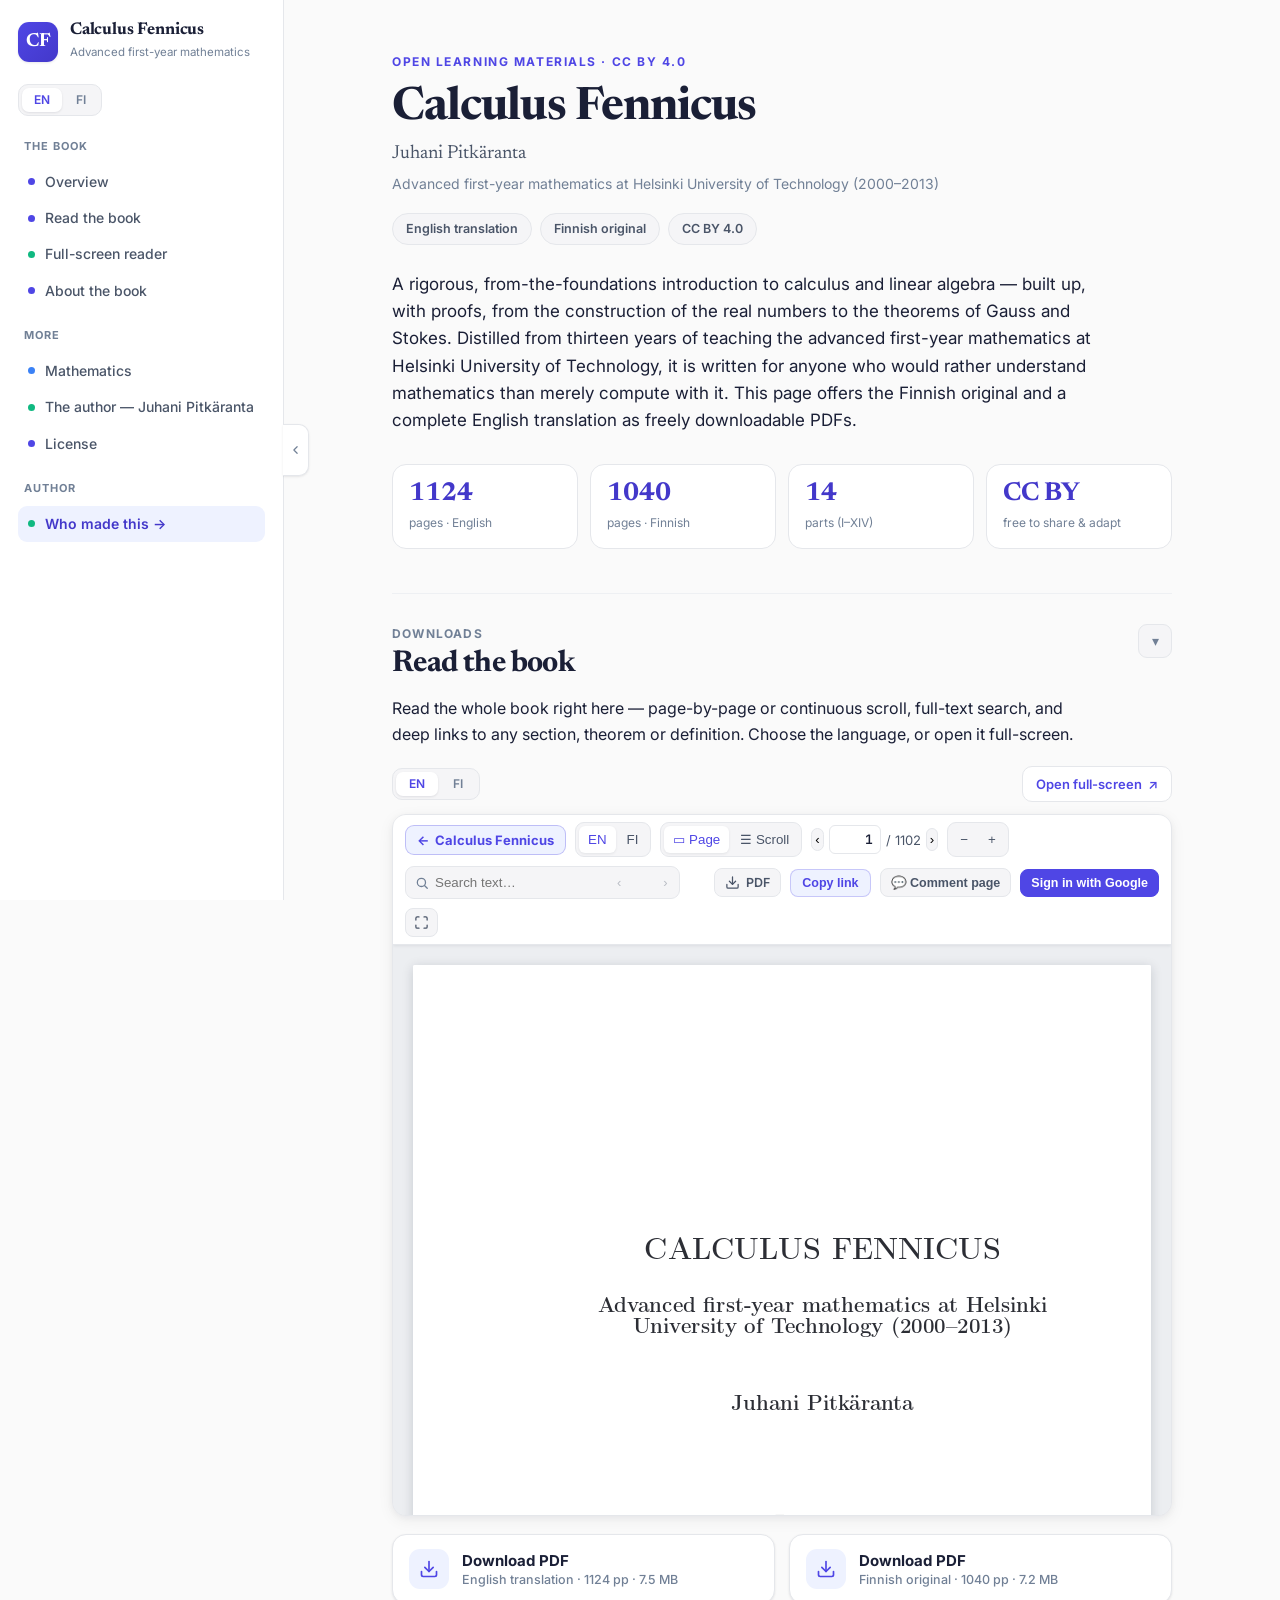
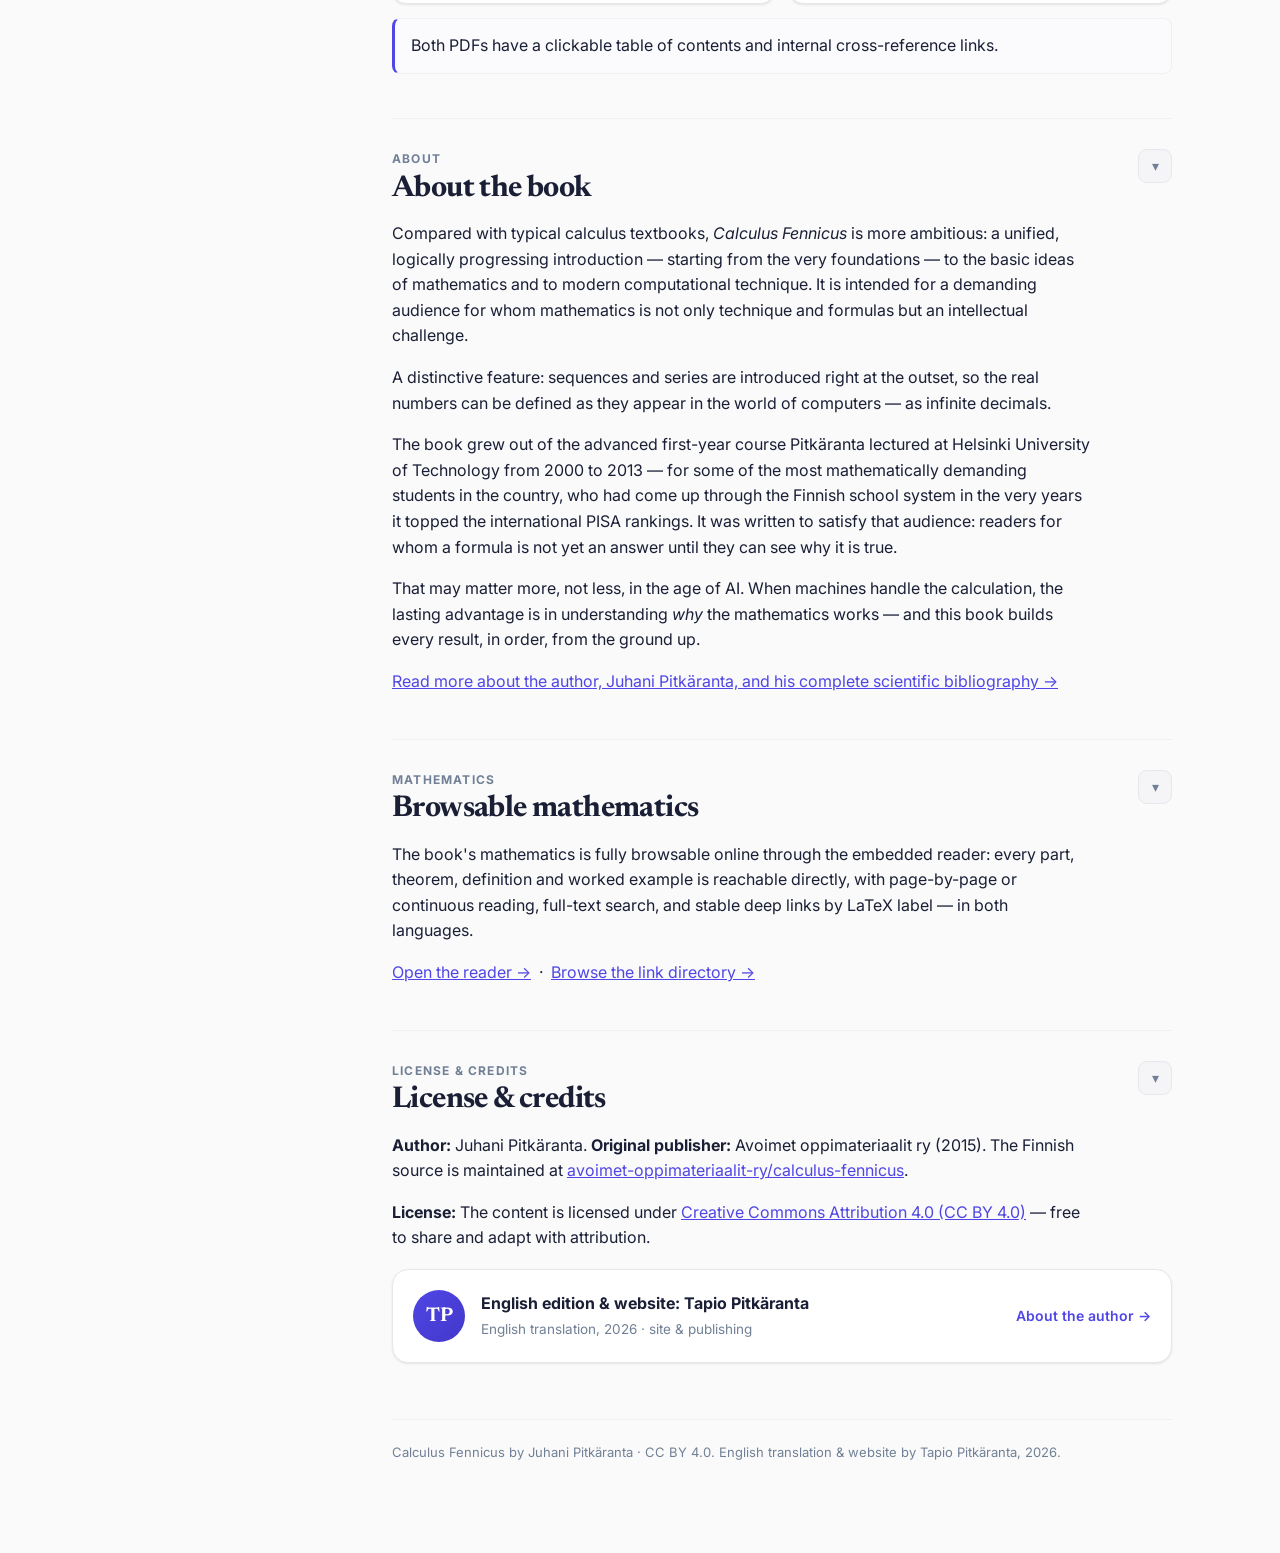
==== commit 4226f7c2: "Landing page: correct the Finnish PDF size to 7.2 MB" ====
--- a/index.html
+++ b/index.html
@@ -232,7 +232,7 @@
             </a>
             <a class="dlbtn" href="calculus-fi.pdf" download="Calculus-Fennicus-FI.pdf">
               <span class="dlicon"><svg viewBox="0 0 24 24" aria-hidden="true"><path d="M21 15v4a2 2 0 0 1-2 2H5a2 2 0 0 1-2-2v-4"></path><polyline points="7 10 12 15 17 10"></polyline><line x1="12" y1="15" x2="12" y2="3"></line></svg></span>
-              <span class="dlmeta"><b data-i18n="dlDlFi">Download PDF</b><span data-i18n="dlDlFiSub">Finnish original · 1040 pp · 6.1 MB</span></span>
+              <span class="dlmeta"><b data-i18n="dlDlFi">Download PDF</b><span data-i18n="dlDlFiSub">Finnish original · 1040 pp · 7.2 MB</span></span>
             </a>
           </div>
           <div class="callout"><span data-i18n="dlHint">Both PDFs have a clickable table of contents and internal cross-reference links.</span></div>
@@ -301,7 +301,7 @@
   dlOpenFull:{en:"Open full-screen",fi:"Avaa koko näytölle"},
   dlDlEn:{en:"Download PDF",fi:"Lataa PDF"}, dlDlFi:{en:"Download PDF",fi:"Lataa PDF"},
   dlDlEnSub:{en:"English translation · 1124 pp · 7.5 MB",fi:"Englanninkielinen käännös · 1124 s. · 7,5 MB"},
-  dlDlFiSub:{en:"Finnish original · 1040 pp · 6.1 MB",fi:"Suomenkielinen alkuteos · 1040 s. · 6,1 MB"},
+  dlDlFiSub:{en:"Finnish original · 1040 pp · 7.2 MB",fi:"Suomenkielinen alkuteos · 1040 s. · 7,2 MB"},
   maReaderLink:{en:"Open the reader →",fi:"Avaa lukija →"}, maDirLink:{en:"Browse the link directory →",fi:"Selaa linkkihakemistoa →"},
   abAuthorLink:{en:"Read more about the author, Juhani Pitkäranta, and his complete scientific bibliography →",fi:"Lue lisää kirjan tekijästä Juhani Pitkärannasta ja hänen täydellisestä julkaisuluettelostaan →"},
   navAuthorL:{en:"Author",fi:"Tekijä"}, navWhomade:{en:"Who made this →",fi:"Kuka tämän teki →"},
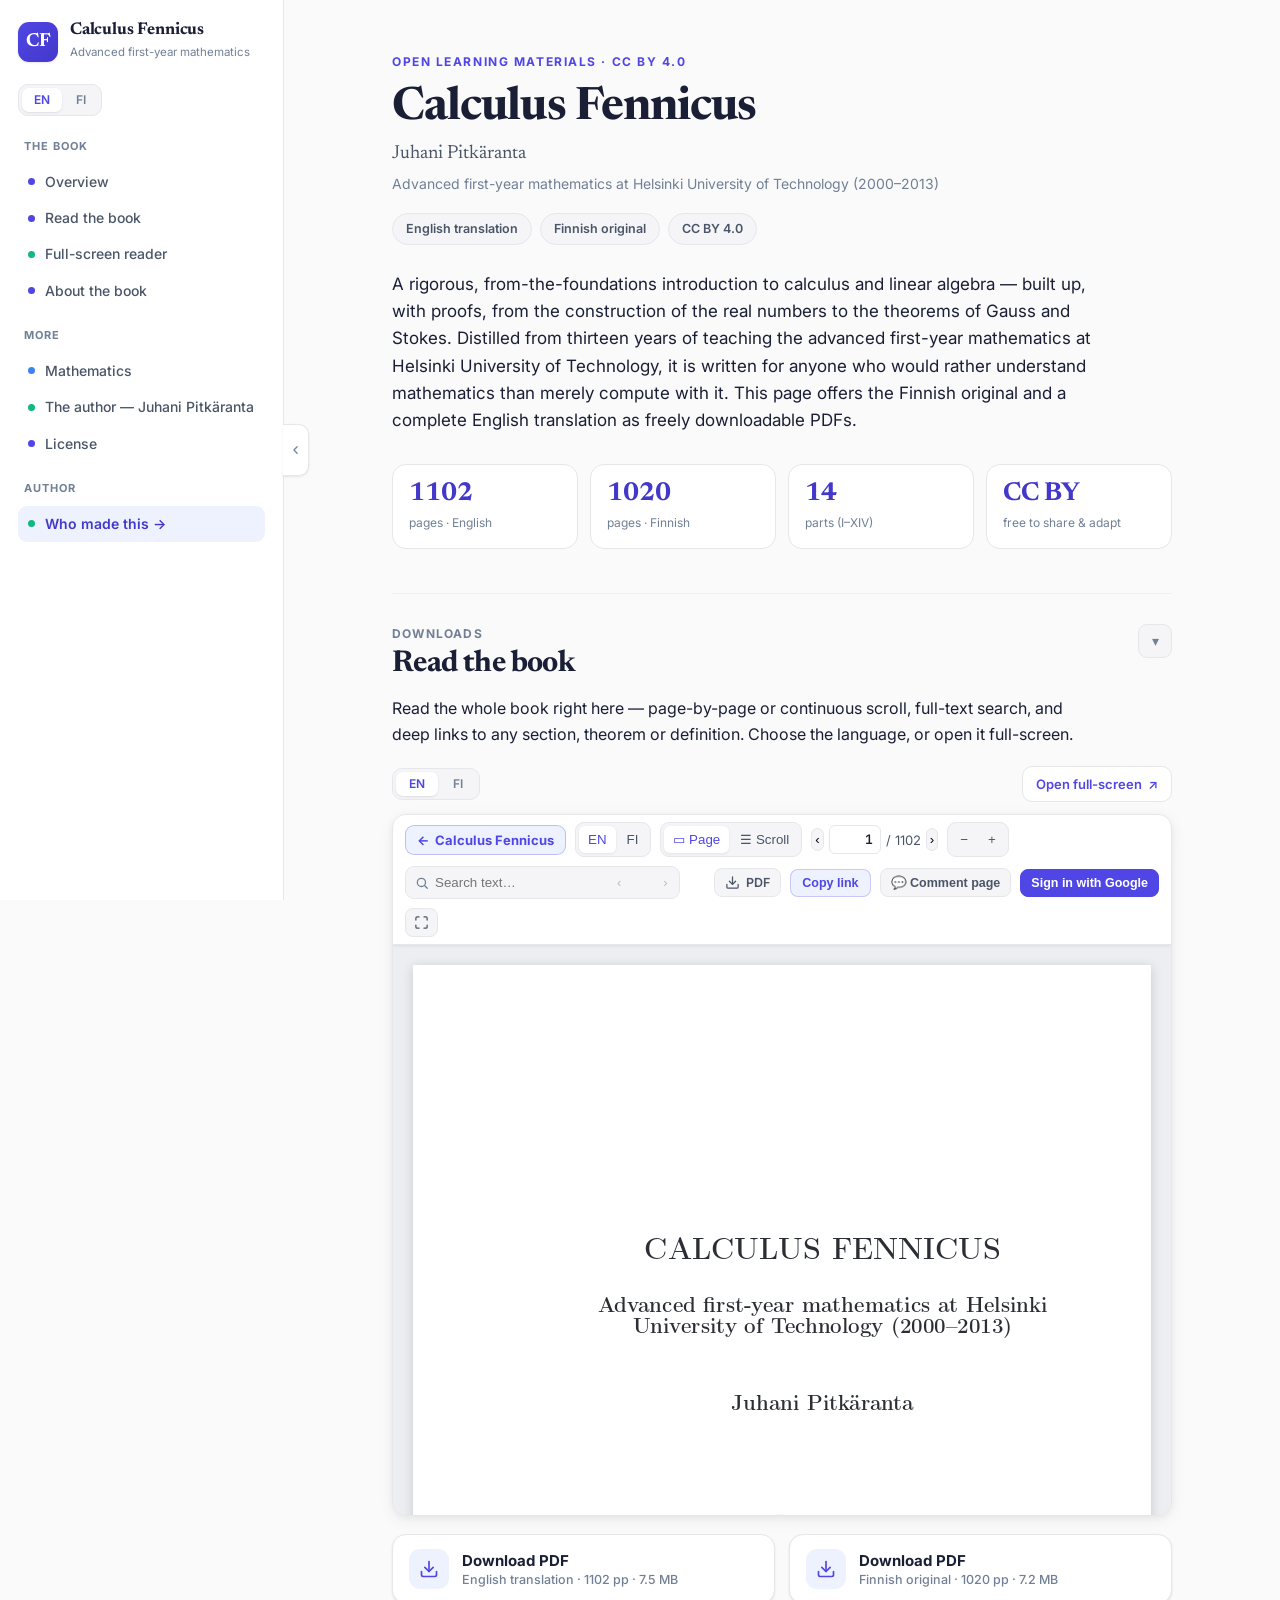
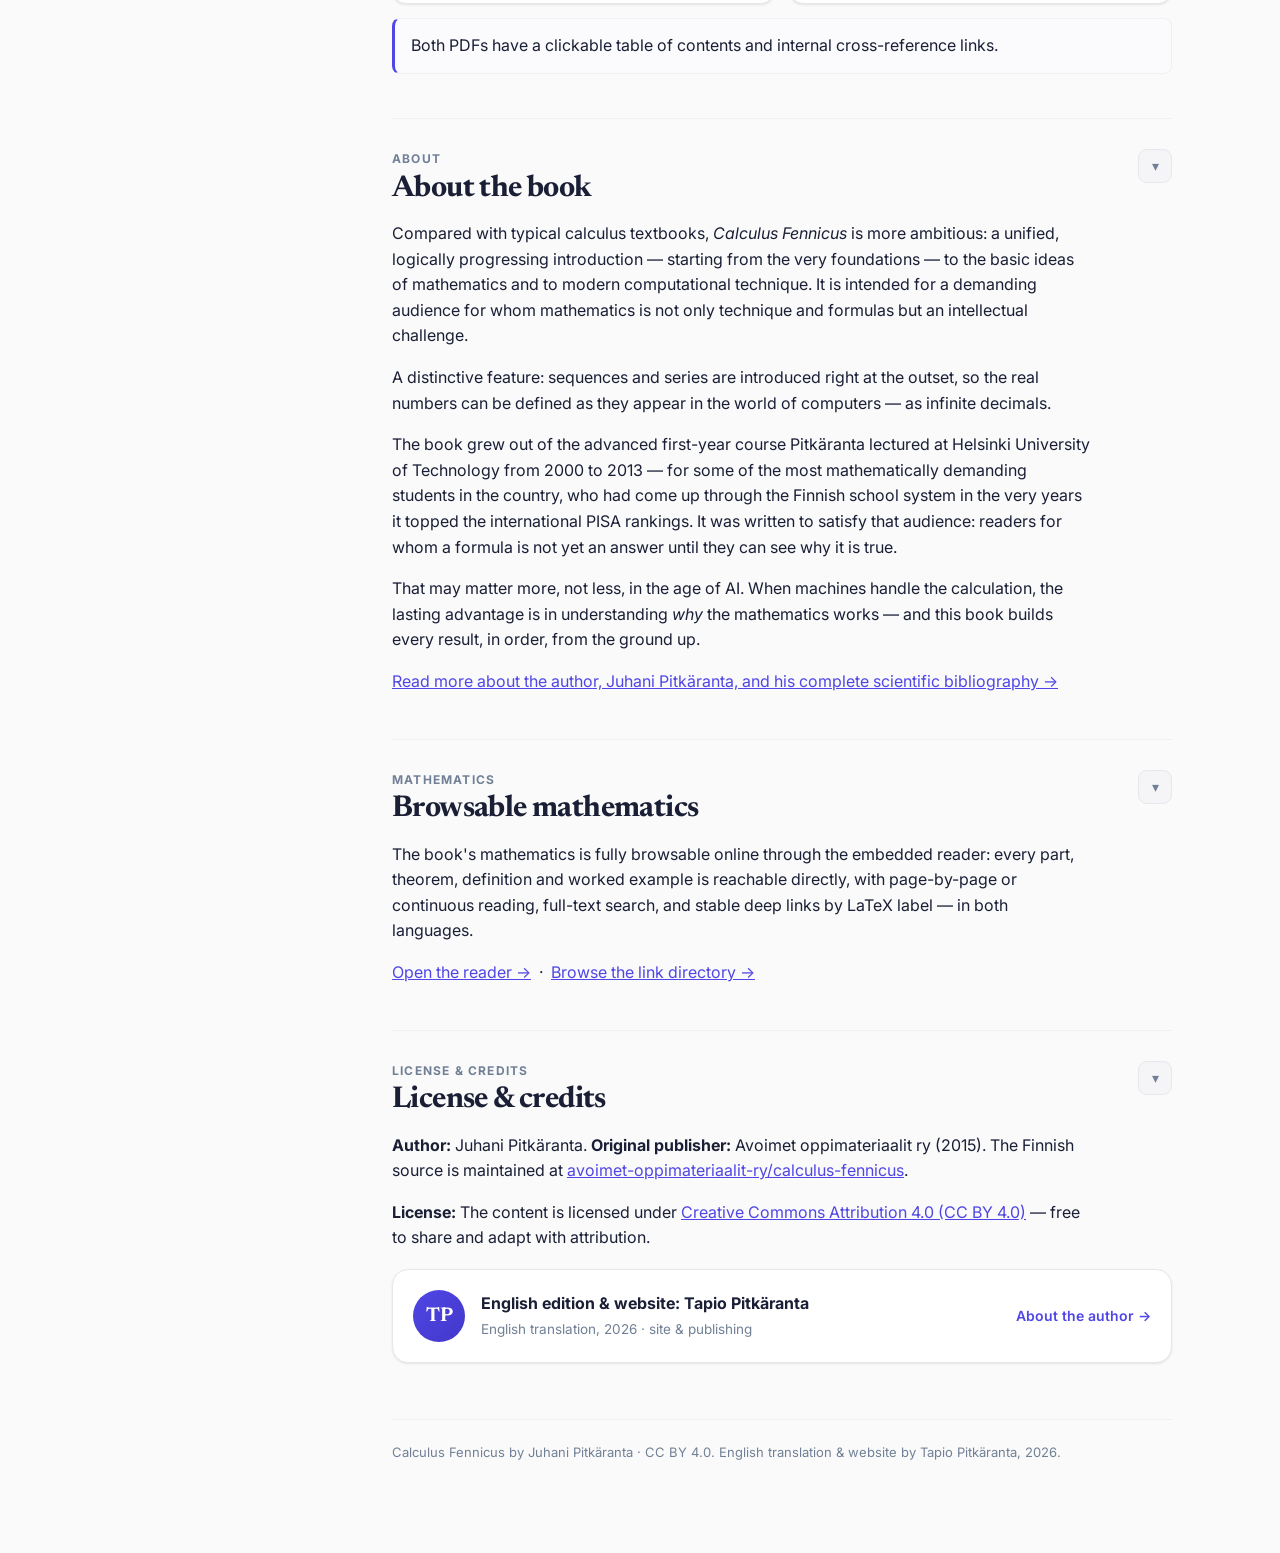
==== commit 34fc62e7: "Landing page: show printed page counts (1102 EN, 1020 FI), matching the reader and the PDFs' page nu" ====
--- a/index.html
+++ b/index.html
@@ -201,8 +201,8 @@
         </div>
         <p class="lead" data-i18n="lead">A rigorous, from-the-foundations introduction to calculus and linear algebra — built up, with proofs, from the construction of the real numbers to the theorems of Gauss and Stokes. Distilled from thirteen years of teaching the advanced first-year mathematics at Helsinki University of Technology, it is written for anyone who would rather understand mathematics than merely compute with it. This page offers the Finnish original and a complete English translation as freely downloadable PDFs.</p>
         <div class="cover-stats">
-          <div class="stat"><div class="stat-num">1124</div><div class="stat-label" data-i18n="stEnPp">pages · English</div></div>
-          <div class="stat"><div class="stat-num">1040</div><div class="stat-label" data-i18n="stFiPp">pages · Finnish</div></div>
+          <div class="stat"><div class="stat-num">1102</div><div class="stat-label" data-i18n="stEnPp">pages · English</div></div>
+          <div class="stat"><div class="stat-num">1020</div><div class="stat-label" data-i18n="stFiPp">pages · Finnish</div></div>
           <div class="stat"><div class="stat-num">14</div><div class="stat-label" data-i18n="stParts">parts (I–XIV)</div></div>
           <div class="stat"><div class="stat-num">CC BY</div><div class="stat-label" data-i18n="stLicense">free to share &amp; adapt</div></div>
         </div>
@@ -228,11 +228,11 @@
           <div class="dlrow">
             <a class="dlbtn" href="calculus-en.pdf" download="Calculus-Fennicus-EN.pdf">
               <span class="dlicon"><svg viewBox="0 0 24 24" aria-hidden="true"><path d="M21 15v4a2 2 0 0 1-2 2H5a2 2 0 0 1-2-2v-4"></path><polyline points="7 10 12 15 17 10"></polyline><line x1="12" y1="15" x2="12" y2="3"></line></svg></span>
-              <span class="dlmeta"><b data-i18n="dlDlEn">Download PDF</b><span data-i18n="dlDlEnSub">English translation · 1124 pp · 7.5 MB</span></span>
+              <span class="dlmeta"><b data-i18n="dlDlEn">Download PDF</b><span data-i18n="dlDlEnSub">English translation · 1102 pp · 7.5 MB</span></span>
             </a>
             <a class="dlbtn" href="calculus-fi.pdf" download="Calculus-Fennicus-FI.pdf">
               <span class="dlicon"><svg viewBox="0 0 24 24" aria-hidden="true"><path d="M21 15v4a2 2 0 0 1-2 2H5a2 2 0 0 1-2-2v-4"></path><polyline points="7 10 12 15 17 10"></polyline><line x1="12" y1="15" x2="12" y2="3"></line></svg></span>
-              <span class="dlmeta"><b data-i18n="dlDlFi">Download PDF</b><span data-i18n="dlDlFiSub">Finnish original · 1040 pp · 7.2 MB</span></span>
+              <span class="dlmeta"><b data-i18n="dlDlFi">Download PDF</b><span data-i18n="dlDlFiSub">Finnish original · 1020 pp · 7.2 MB</span></span>
             </a>
           </div>
           <div class="callout"><span data-i18n="dlHint">Both PDFs have a clickable table of contents and internal cross-reference links.</span></div>
@@ -300,8 +300,8 @@
   dlEmbedLead:{en:"Read the whole book right here — page-by-page or continuous scroll, full-text search, and deep links to any section, theorem or definition. Choose the language, or open it full-screen.",fi:"Lue koko kirja suoraan tässä — sivu kerrallaan tai jatkuvana vierityksenä, tekstihaku ja deep-linkit mihin tahansa sektioon, lauseeseen tai määritelmään. Valitse kieli tai avaa koko näytölle."},
   dlOpenFull:{en:"Open full-screen",fi:"Avaa koko näytölle"},
   dlDlEn:{en:"Download PDF",fi:"Lataa PDF"}, dlDlFi:{en:"Download PDF",fi:"Lataa PDF"},
-  dlDlEnSub:{en:"English translation · 1124 pp · 7.5 MB",fi:"Englanninkielinen käännös · 1124 s. · 7,5 MB"},
-  dlDlFiSub:{en:"Finnish original · 1040 pp · 7.2 MB",fi:"Suomenkielinen alkuteos · 1040 s. · 7,2 MB"},
+  dlDlEnSub:{en:"English translation · 1102 pp · 7.5 MB",fi:"Englanninkielinen käännös · 1102 s. · 7,5 MB"},
+  dlDlFiSub:{en:"Finnish original · 1020 pp · 7.2 MB",fi:"Suomenkielinen alkuteos · 1020 s. · 7,2 MB"},
   maReaderLink:{en:"Open the reader →",fi:"Avaa lukija →"}, maDirLink:{en:"Browse the link directory →",fi:"Selaa linkkihakemistoa →"},
   abAuthorLink:{en:"Read more about the author, Juhani Pitkäranta, and his complete scientific bibliography →",fi:"Lue lisää kirjan tekijästä Juhani Pitkärannasta ja hänen täydellisestä julkaisuluettelostaan →"},
   navAuthorL:{en:"Author",fi:"Tekijä"}, navWhomade:{en:"Who made this →",fi:"Kuka tämän teki →"},
@@ -313,8 +313,8 @@
   stEnPp:{en:"pages · English",fi:"sivua · englanti"}, stFiPp:{en:"pages · Finnish",fi:"sivua · suomi"},
   stParts:{en:"parts (I–XIV)",fi:"osaa (I–XIV)"}, stLicense:{en:"free to share &amp; adapt",fi:"vapaa jakaa ja muokata"},
   dlNum:{en:"Downloads",fi:"Lataukset"}, dlTitle:{en:"Read the book",fi:"Lue kirja"},
-  dlEnMeta:{en:"English translation · 1124 pages · PDF",fi:"Englanninkielinen käännös · 1124 sivua · PDF"},
-  dlFiMeta:{en:"Finnish original · 1040 pages · PDF",fi:"Alkuperäinen suomenkielinen · 1040 sivua · PDF"},
+  dlEnMeta:{en:"English translation · 1102 pages · PDF",fi:"Englanninkielinen käännös · 1102 sivua · PDF"},
+  dlFiMeta:{en:"Finnish original · 1020 pages · PDF",fi:"Alkuperäinen suomenkielinen · 1020 sivua · PDF"},
   dlDownload:{en:"Download →",fi:"Lataa →"}, dlDownloadFi:{en:"Download →",fi:"Lataa →"},
   dlHint:{en:"Both PDFs have a clickable table of contents and internal cross-reference links.",fi:"Molemmissa PDF:issä on klikattava sisällysluettelo ja sisäiset ristiviittauslinkit."},
   abNum:{en:"About",fi:"Tietoa"}, abTitle:{en:"About the book",fi:"Tietoa kirjasta"},
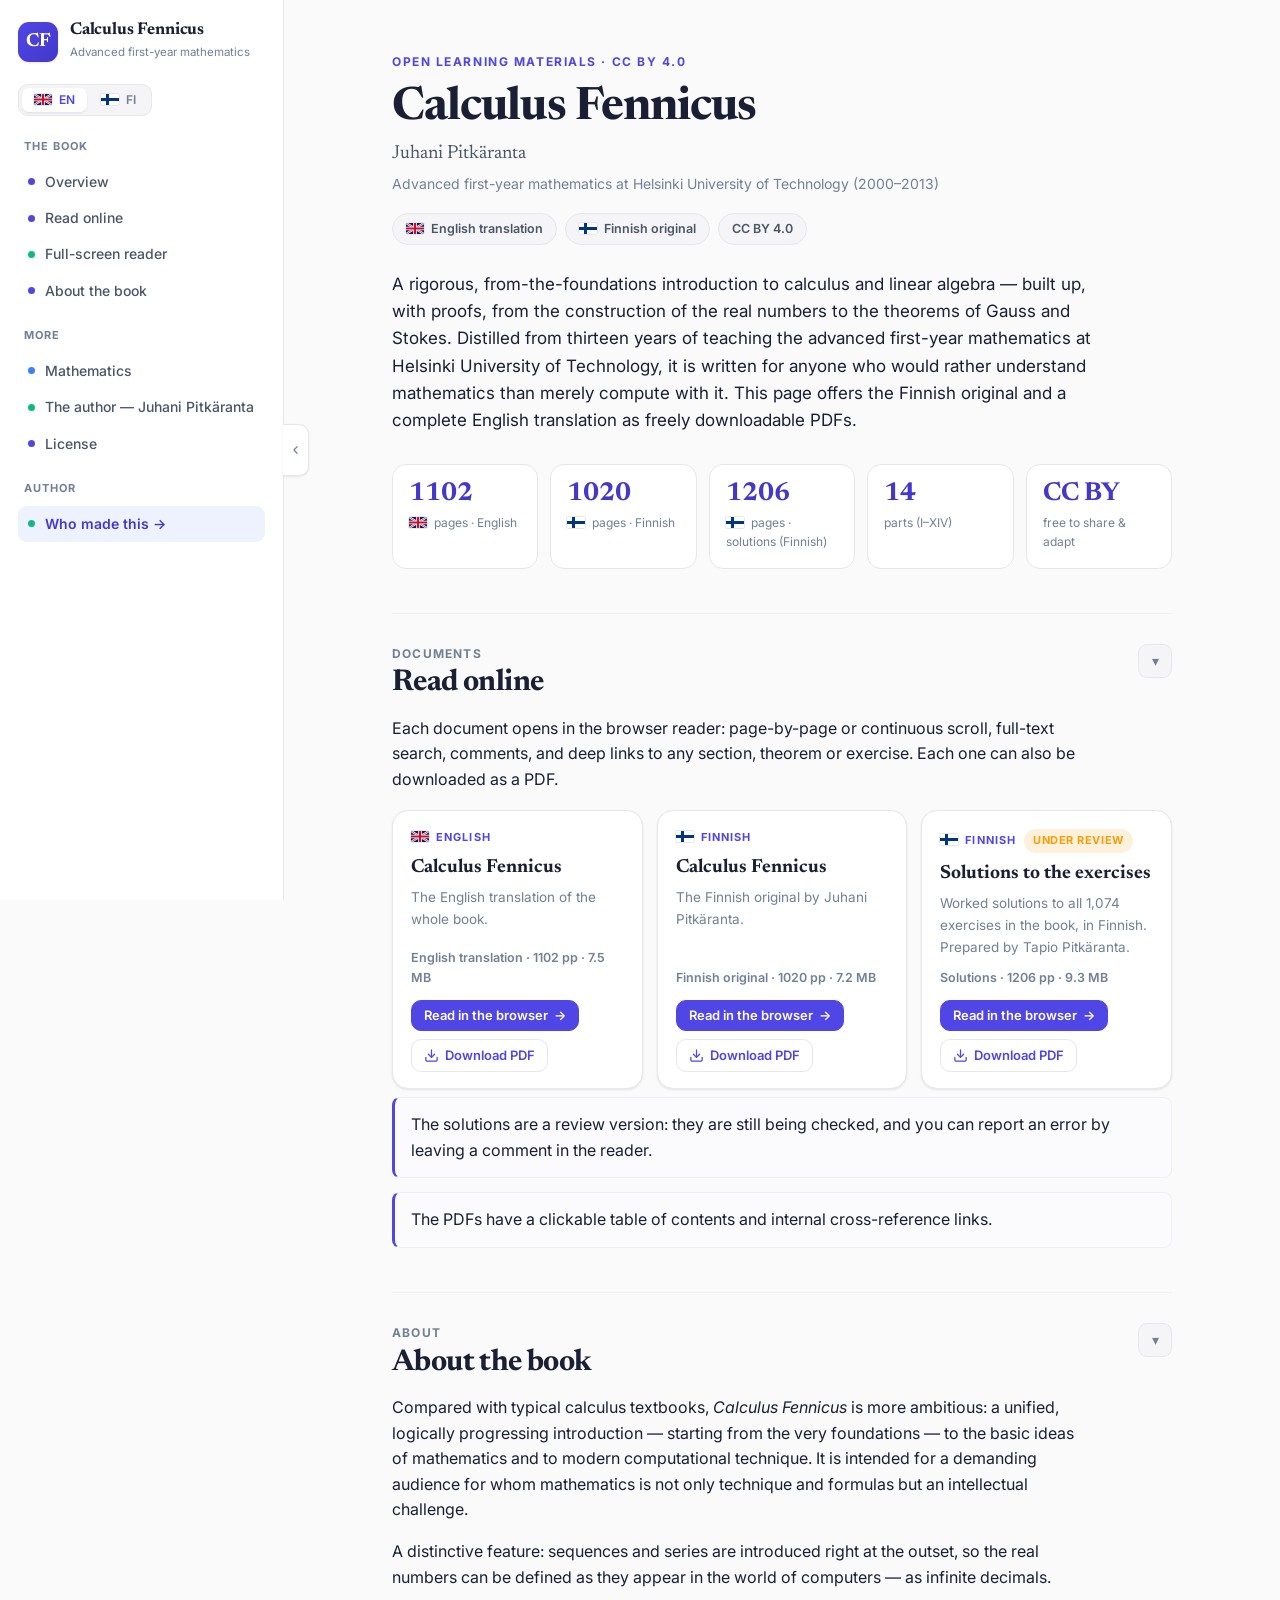
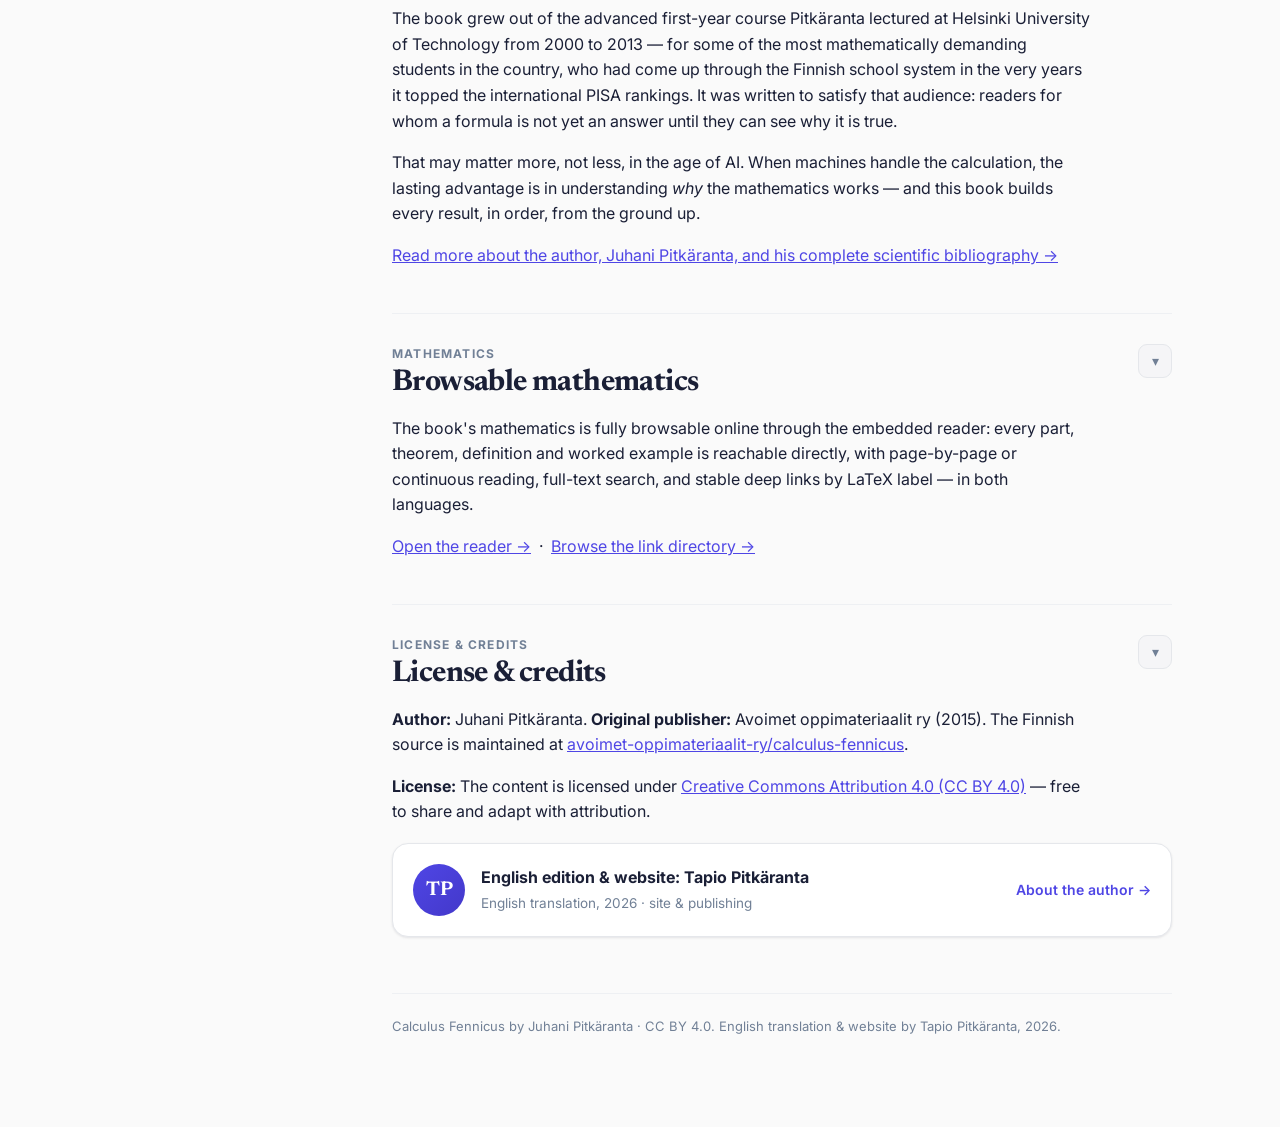
==== commit e4846c1c: "Add worked solutions to the exercises (Finnish, review version); landing page lists the three docume" ====
--- a/index.html
+++ b/index.html
@@ -83,6 +83,7 @@
 .lead{font-size:17px;max-width:66ch;color:var(--text)}
 .cover-stats{display:grid;grid-template-columns:repeat(auto-fit,minmax(120px,1fr));gap:12px;margin:30px 0 0}
 .stat{background:var(--surface);border:1px solid var(--border);border-radius:var(--r);padding:16px}
+.flag{display:inline-flex;vertical-align:-1px;margin-right:7px;border-radius:2px;overflow:hidden;box-shadow:0 0 0 1px var(--border)}.flag svg{display:block}
 .stat-num{font-family:var(--display);font-weight:700;font-size:26px;color:var(--accent-strong);line-height:1}
 .stat-label{font-size:12px;color:var(--text-muted);margin-top:6px}
 /* section */
@@ -115,6 +116,21 @@
 .reader-embed{position:relative;border:1px solid var(--border);border-radius:var(--r);overflow:hidden;box-shadow:var(--shadow-md);background:var(--surface-2);height:min(78vh,880px);min-height:460px}
 .reader-embed iframe{width:100%;height:100%;border:0;display:block}
 .dlrow{display:grid;grid-template-columns:1fr 1fr;gap:14px;margin:18px 0 0}
+.doccards{display:grid;grid-template-columns:repeat(auto-fit,minmax(240px,1fr));gap:14px;margin:18px 0 6px}
+.doccard{display:flex;flex-direction:column;background:var(--surface);border:1px solid var(--border);border-radius:16px;padding:18px 18px 16px;box-shadow:var(--shadow-sm);transition:border-color .15s,box-shadow .15s}
+.doccard.active{border-color:var(--accent);box-shadow:var(--shadow-md)}
+.doccard .lang{font-size:11px;letter-spacing:.1em;text-transform:uppercase;color:var(--accent);font-weight:700}
+.doccard .ct{font-family:var(--display);font-size:19px;font-weight:700;margin:6px 0 4px}
+.doccard .cm{color:var(--text-muted);font-size:13.5px;flex:1}
+.doccard .docmeta{font-size:12.5px;color:var(--text-muted);font-weight:600;margin-top:10px}
+.docact{display:flex;flex-wrap:wrap;gap:8px;margin-top:12px}
+.doccard{position:relative}.doccard:hover{border-color:var(--accent);box-shadow:var(--shadow-md);transform:translateY(-2px)}.doccard{transition:border-color .15s,box-shadow .15s,transform .15s}
+.docbtn.stretch::after{content:"";position:absolute;inset:0;border-radius:16px}.docact .docbtn:not(.stretch){position:relative;z-index:1}
+.docbtn{display:inline-flex;align-items:center;gap:6px;font:600 13px/1 var(--body);color:var(--accent);border:1px solid var(--border);background:var(--surface);border-radius:10px;padding:8px 12px;text-decoration:none;cursor:pointer}
+.docbtn:hover{border-color:var(--accent);background:var(--accent-soft)}
+.docbtn.primary{background:var(--accent);border-color:var(--accent);color:#fff}
+.docbtn.primary:hover{filter:brightness(1.08);background:var(--accent)}
+.docbtn svg{width:15px;height:15px;fill:none;stroke:currentColor;stroke-width:2;stroke-linecap:round;stroke-linejoin:round}
 .dlbtn{display:flex;align-items:center;gap:13px;text-decoration:none;color:inherit;background:var(--surface);border:1px solid var(--border);border-radius:14px;padding:14px 16px;box-shadow:var(--shadow-sm);transition:border-color .15s,transform .15s,box-shadow .15s}
 .dlbtn:hover{border-color:var(--accent);transform:translateY(-2px);box-shadow:var(--shadow-md)}
 .dlbtn .dlicon{flex:0 0 auto;width:40px;height:40px;border-radius:11px;background:var(--accent-soft);color:var(--accent);display:flex;align-items:center;justify-content:center}
@@ -156,8 +172,8 @@
 
     <div class="sidebar-tools">
       <div class="seg" role="group" aria-label="Language">
-        <button class="lang-btn active" data-lang="en" onclick="setLang('en')" aria-pressed="true">EN</button>
-        <button class="lang-btn" data-lang="fi" onclick="setLang('fi')" aria-pressed="false">FI</button>
+        <button class="lang-btn active" data-lang="en" onclick="setLang('en')" aria-pressed="true"><span class="flag"><svg viewBox="0 0 60 36" width="18" height="11" aria-hidden="true" preserveAspectRatio="none"><rect width="60" height="36" fill="#012169"/><path d="M0,0 L60,36 M60,0 L0,36" stroke="#fff" stroke-width="7"/><path d="M0,0 L60,36 M60,0 L0,36" stroke="#C8102E" stroke-width="2.5"/><path d="M30,0 v36 M0,18 h60" stroke="#fff" stroke-width="12"/><path d="M30,0 v36 M0,18 h60" stroke="#C8102E" stroke-width="7"/></svg></span>EN</button>
+        <button class="lang-btn" data-lang="fi" onclick="setLang('fi')" aria-pressed="false"><span class="flag"><svg viewBox="0 0 18 11" width="18" height="11" aria-hidden="true"><rect width="18" height="11" fill="#fff"/><rect x="5" width="3" height="11" fill="#003580"/><rect y="4" width="18" height="3" fill="#003580"/></svg></span>FI</button>
       </div>
     </div>
 
@@ -195,14 +211,15 @@
         <p class="byline">Juhani Pitkäranta</p>
         <p class="affil" data-i18n="affil">Advanced first-year mathematics at Helsinki University of Technology (2000–2013)</p>
         <div class="kw-list">
-          <span class="kw" data-i18n="kwEn">English translation</span>
-          <span class="kw" data-i18n="kwFi">Finnish original</span>
+          <span class="kw"><span class="flag"><svg viewBox="0 0 60 36" width="18" height="11" aria-hidden="true" preserveAspectRatio="none"><rect width="60" height="36" fill="#012169"/><path d="M0,0 L60,36 M60,0 L0,36" stroke="#fff" stroke-width="7"/><path d="M0,0 L60,36 M60,0 L0,36" stroke="#C8102E" stroke-width="2.5"/><path d="M30,0 v36 M0,18 h60" stroke="#fff" stroke-width="12"/><path d="M30,0 v36 M0,18 h60" stroke="#C8102E" stroke-width="7"/></svg></span><span data-i18n="kwEn">English translation</span></span>
+          <span class="kw"><span class="flag"><svg viewBox="0 0 18 11" width="18" height="11" aria-hidden="true"><rect width="18" height="11" fill="#fff"/><rect x="5" width="3" height="11" fill="#003580"/><rect y="4" width="18" height="3" fill="#003580"/></svg></span><span data-i18n="kwFi">Finnish original</span></span>
           <span class="kw">CC BY 4.0</span>
         </div>
         <p class="lead" data-i18n="lead">A rigorous, from-the-foundations introduction to calculus and linear algebra — built up, with proofs, from the construction of the real numbers to the theorems of Gauss and Stokes. Distilled from thirteen years of teaching the advanced first-year mathematics at Helsinki University of Technology, it is written for anyone who would rather understand mathematics than merely compute with it. This page offers the Finnish original and a complete English translation as freely downloadable PDFs.</p>
         <div class="cover-stats">
-          <div class="stat"><div class="stat-num">1102</div><div class="stat-label" data-i18n="stEnPp">pages · English</div></div>
-          <div class="stat"><div class="stat-num">1020</div><div class="stat-label" data-i18n="stFiPp">pages · Finnish</div></div>
+          <div class="stat"><div class="stat-num">1102</div><div class="stat-label"><span class="flag"><svg viewBox="0 0 60 36" width="18" height="11" aria-hidden="true" preserveAspectRatio="none"><rect width="60" height="36" fill="#012169"/><path d="M0,0 L60,36 M60,0 L0,36" stroke="#fff" stroke-width="7"/><path d="M0,0 L60,36 M60,0 L0,36" stroke="#C8102E" stroke-width="2.5"/><path d="M30,0 v36 M0,18 h60" stroke="#fff" stroke-width="12"/><path d="M30,0 v36 M0,18 h60" stroke="#C8102E" stroke-width="7"/></svg></span><span data-i18n="stEnPp">pages · English</span></div></div>
+          <div class="stat"><div class="stat-num">1020</div><div class="stat-label"><span class="flag"><svg viewBox="0 0 18 11" width="18" height="11" aria-hidden="true"><rect width="18" height="11" fill="#fff"/><rect x="5" width="3" height="11" fill="#003580"/><rect y="4" width="18" height="3" fill="#003580"/></svg></span><span data-i18n="stFiPp">pages · Finnish</span></div></div>
+          <div class="stat"><div class="stat-num">1206</div><div class="stat-label"><span class="flag"><svg viewBox="0 0 18 11" width="18" height="11" aria-hidden="true"><rect width="18" height="11" fill="#fff"/><rect x="5" width="3" height="11" fill="#003580"/><rect y="4" width="18" height="3" fill="#003580"/></svg></span><span data-i18n="stSolPp">pages · solutions (Finnish)</span></div></div>
           <div class="stat"><div class="stat-num">14</div><div class="stat-label" data-i18n="stParts">parts (I–XIV)</div></div>
           <div class="stat"><div class="stat-num">CC BY</div><div class="stat-label" data-i18n="stLicense">free to share &amp; adapt</div></div>
         </div>
@@ -210,32 +227,47 @@
 
       <section id="downloads" class="page" data-collapsed="false">
         <div class="section-head">
-          <div><div class="section-num" data-i18n="dlNum">Downloads</div><h2 class="page-title" data-i18n="dlTitle">Read the book</h2></div>
+          <div><div class="section-num" data-i18n="dlNum">Documents</div><h2 class="page-title" data-i18n="dlTitle">Read online</h2></div>
           <button class="collapse-toggle" onclick="toggleSection(this)" aria-label="Toggle section"><span class="chev">▾</span></button>
         </div>
         <div class="section-body">
-          <p class="lead" style="font-size:16px;margin:0" data-i18n="dlEmbedLead">Read the whole book right here — page-by-page or continuous scroll, full-text search, and deep links to any section, theorem or definition. Choose the language, or open it full-screen.</p>
-          <div class="reader-bar">
-            <div class="reader-lang" role="group" aria-label="Reader language">
-              <button class="active" data-rdoc="en" onclick="setReaderDoc('en')">EN</button>
-              <button data-rdoc="fi" onclick="setReaderDoc('fi')">FI</button>
+          <p class="lead" style="font-size:16px;margin:0" data-i18n="dlEmbedLead">Each document opens in the browser reader: page-by-page or continuous scroll, full-text search, comments, and deep links to any section, theorem or exercise. Each one can also be downloaded as a PDF.</p>
+          <div class="doccards">
+            <div class="doccard" data-doc="en">
+              <div class="lang"><span class="flag"><svg viewBox="0 0 60 36" width="18" height="11" aria-hidden="true" preserveAspectRatio="none"><rect width="60" height="36" fill="#012169"/><path d="M0,0 L60,36 M60,0 L0,36" stroke="#fff" stroke-width="7"/><path d="M0,0 L60,36 M60,0 L0,36" stroke="#C8102E" stroke-width="2.5"/><path d="M30,0 v36 M0,18 h60" stroke="#fff" stroke-width="12"/><path d="M30,0 v36 M0,18 h60" stroke="#C8102E" stroke-width="7"/></svg></span><span data-i18n="docEnLang">English</span></div>
+              <div class="ct" data-i18n="docEnT">Calculus Fennicus</div>
+              <div class="cm"><span data-i18n="docEnD">The English translation of the whole book.</span></div>
+              <div class="docmeta" data-i18n="dlDlEnSub">English translation · 1102 pp · 7.5 MB</div>
+              <div class="docact">
+                <a class="docbtn primary stretch" href="viewer.html#doc=en"><span data-i18n="docRead">Read in the browser</span> →</a>
+                <a class="docbtn" href="calculus-en.pdf" download="Calculus-Fennicus-EN.pdf"><svg viewBox="0 0 24 24" aria-hidden="true"><path d="M21 15v4a2 2 0 0 1-2 2H5a2 2 0 0 1-2-2v-4"></path><polyline points="7 10 12 15 17 10"></polyline><line x1="12" y1="15" x2="12" y2="3"></line></svg><span data-i18n="docDl">Download PDF</span></a>
+              </div>
             </div>
-            <a class="ghost-btn" id="open-full" href="viewer.html" target="_blank" rel="noopener"><span data-i18n="dlOpenFull">Open full-screen</span> ↗</a>
+            <div class="doccard" data-doc="fi">
+              <div class="lang"><span class="flag"><svg viewBox="0 0 18 11" width="18" height="11" aria-hidden="true"><rect width="18" height="11" fill="#fff"/><rect x="5" width="3" height="11" fill="#003580"/><rect y="4" width="18" height="3" fill="#003580"/></svg></span><span data-i18n="docFiLang">Finnish</span></div>
+              <div class="ct" data-i18n="docFiT">Calculus Fennicus</div>
+              <div class="cm"><span data-i18n="docFiD">The Finnish original by Juhani Pitkäranta.</span></div>
+              <div class="docmeta" data-i18n="dlDlFiSub">Finnish original · 1020 pp · 7.2 MB</div>
+              <div class="docact">
+                <a class="docbtn primary stretch" href="viewer.html#doc=fi"><span data-i18n="docRead">Read in the browser</span> →</a>
+                <a class="docbtn" href="calculus-fi.pdf" download="Calculus-Fennicus-FI.pdf"><svg viewBox="0 0 24 24" aria-hidden="true"><path d="M21 15v4a2 2 0 0 1-2 2H5a2 2 0 0 1-2-2v-4"></path><polyline points="7 10 12 15 17 10"></polyline><line x1="12" y1="15" x2="12" y2="3"></line></svg><span data-i18n="docDl">Download PDF</span></a>
+              </div>
+            </div>
+            
+            <div class="doccard" data-doc="ratkaisut-fi">
+              <div class="lang"><span class="flag"><svg viewBox="0 0 18 11" width="18" height="11" aria-hidden="true"><rect width="18" height="11" fill="#fff"/><rect x="5" width="3" height="11" fill="#003580"/><rect y="4" width="18" height="3" fill="#003580"/></svg></span><span data-i18n="solLang">Finnish</span><span class="soon" data-i18n="solBadge">Under review</span></div>
+              <div class="ct" data-i18n="solTitle">Solutions to the exercises</div>
+              <div class="cm"><span data-i18n="solDesc">Worked solutions to all 1,074 exercises in the book, in Finnish. Prepared by Tapio Pitkäranta.</span></div>
+              <div class="docmeta" data-i18n="solMeta">Solutions · 1206 pp · 9.3 MB</div>
+              <div class="docact">
+                <a class="docbtn primary stretch" href="viewer.html#doc=ratkaisut-fi" rel="nofollow"><span data-i18n="docRead">Read in the browser</span> →</a>
+                <a class="docbtn" href="ratkaisut-fi.pdf" download="Calculus-Fennicus-Ratkaisut-FI.pdf" rel="nofollow"><svg viewBox="0 0 24 24" aria-hidden="true"><path d="M21 15v4a2 2 0 0 1-2 2H5a2 2 0 0 1-2-2v-4"></path><polyline points="7 10 12 15 17 10"></polyline><line x1="12" y1="15" x2="12" y2="3"></line></svg><span data-i18n="docDl">Download PDF</span></a>
+              </div>
+            </div>
+            
           </div>
-          <div class="reader-embed">
-            <iframe id="reader-frame" title="Calculus Fennicus — embedded reader" src="viewer.html" loading="lazy" allow="fullscreen; identity-credentials-get" allowfullscreen></iframe>
-          </div>
-          <div class="dlrow">
-            <a class="dlbtn" href="calculus-en.pdf" download="Calculus-Fennicus-EN.pdf">
-              <span class="dlicon"><svg viewBox="0 0 24 24" aria-hidden="true"><path d="M21 15v4a2 2 0 0 1-2 2H5a2 2 0 0 1-2-2v-4"></path><polyline points="7 10 12 15 17 10"></polyline><line x1="12" y1="15" x2="12" y2="3"></line></svg></span>
-              <span class="dlmeta"><b data-i18n="dlDlEn">Download PDF</b><span data-i18n="dlDlEnSub">English translation · 1102 pp · 7.5 MB</span></span>
-            </a>
-            <a class="dlbtn" href="calculus-fi.pdf" download="Calculus-Fennicus-FI.pdf">
-              <span class="dlicon"><svg viewBox="0 0 24 24" aria-hidden="true"><path d="M21 15v4a2 2 0 0 1-2 2H5a2 2 0 0 1-2-2v-4"></path><polyline points="7 10 12 15 17 10"></polyline><line x1="12" y1="15" x2="12" y2="3"></line></svg></span>
-              <span class="dlmeta"><b data-i18n="dlDlFi">Download PDF</b><span data-i18n="dlDlFiSub">Finnish original · 1020 pp · 7.2 MB</span></span>
-            </a>
-          </div>
-          <div class="callout"><span data-i18n="dlHint">Both PDFs have a clickable table of contents and internal cross-reference links.</span></div>
+          <div class="callout" style="margin-top:8px"><span data-i18n="solReview">The solutions are a review version: they are still being checked, and you can report an error by leaving a comment in the reader.</span></div>
+          <div class="callout"><span data-i18n="dlHint">The PDFs have a clickable table of contents and internal cross-reference links.</span></div>
         </div>
       </section>
 
@@ -293,12 +325,18 @@
   brandSub:{en:"Advanced first-year mathematics",fi:"Laaja ensimmäisen vuoden matematiikka"},
   themePaper:{en:"Paper",fi:"Paperi"}, themeSlate:{en:"Slate",fi:"Tumma"},
   navBook:{en:"The book",fi:"Kirja"}, navOverview:{en:"Overview",fi:"Yleiskatsaus"},
-  navDownloads:{en:"Read the book",fi:"Lue kirja"}, navAbout:{en:"About the book",fi:"Tietoa kirjasta"},
+  navDownloads:{en:"Read online",fi:"Lue verkossa"}, navAbout:{en:"About the book",fi:"Tietoa kirjasta"},
   navMore:{en:"More",fi:"Lisää"}, navMath:{en:"Mathematics",fi:"Matematiikka"}, navLicense:{en:"License",fi:"Lisenssi"},
   navAuthorPage:{en:"The author — Juhani Pitkäranta",fi:"Kirjan tekijä — Juhani Pitkäranta"},
   navReader:{en:"Full-screen reader",fi:"Koko näytön lukija"},
-  dlEmbedLead:{en:"Read the whole book right here — page-by-page or continuous scroll, full-text search, and deep links to any section, theorem or definition. Choose the language, or open it full-screen.",fi:"Lue koko kirja suoraan tässä — sivu kerrallaan tai jatkuvana vierityksenä, tekstihaku ja deep-linkit mihin tahansa sektioon, lauseeseen tai määritelmään. Valitse kieli tai avaa koko näytölle."},
+  dlEmbedLead:{en:"Each document opens in the browser reader: page-by-page or continuous scroll, full-text search, comments, and deep links to any section, theorem or exercise. Each one can also be downloaded as a PDF.",fi:"Jokainen dokumentti aukeaa selaimen lukijaan: sivu kerrallaan tai jatkuvana vierityksenä, tekstihaulla, kommentoinnilla ja syvälinkeillä mihin tahansa lukuun, lauseeseen tai tehtävään. Jokaisen voi myös ladata PDF:nä."},
   dlOpenFull:{en:"Open full-screen",fi:"Avaa koko näytölle"},
+  docEnLang:{en:"English",fi:"Englanniksi"}, docFiLang:{en:"Finnish",fi:"Suomeksi"},
+  docEnT:{en:"Calculus Fennicus",fi:"Calculus Fennicus"}, docFiT:{en:"Calculus Fennicus",fi:"Calculus Fennicus"},
+  docEnD:{en:"The English translation of the whole book.",fi:"Koko kirjan englanninkielinen käännös."},
+  docFiD:{en:"The Finnish original by Juhani Pitkäranta.",fi:"Juhani Pitkärannan suomenkielinen alkuteos."},
+  docRead:{en:"Read in the browser",fi:"Lue selaimessa"}, docDl:{en:"Download PDF",fi:"Lataa PDF"},
+  solMeta:{en:"Solutions · 1206 pp · 9.3 MB",fi:"Ratkaisut · 1206 s. · 9,3 MB"},
   dlDlEn:{en:"Download PDF",fi:"Lataa PDF"}, dlDlFi:{en:"Download PDF",fi:"Lataa PDF"},
   dlDlEnSub:{en:"English translation · 1102 pp · 7.5 MB",fi:"Englanninkielinen käännös · 1102 s. · 7,5 MB"},
   dlDlFiSub:{en:"Finnish original · 1020 pp · 7.2 MB",fi:"Suomenkielinen alkuteos · 1020 s. · 7,2 MB"},
@@ -311,12 +349,19 @@
   lead:{en:"A rigorous, from-the-foundations introduction to calculus and linear algebra — built up, with proofs, from the construction of the real numbers to the theorems of Gauss and Stokes. Distilled from thirteen years of teaching the advanced first-year mathematics at Helsinki University of Technology, it is written for anyone who would rather understand mathematics than merely compute with it. This page offers the Finnish original and a complete English translation as freely downloadable PDFs.",
         fi:"Täsmällinen, perusteista rakentuva johdatus analyysiin ja lineaarialgebraan — todistuksin, reaalilukujen konstruktiosta Gaussin ja Stokesin lauseisiin. Se on tislattu kolmentoista vuoden opetuksesta Teknillisen korkeakoulun laajassa ensimmäisen vuoden matematiikassa, ja se on kirjoitettu jokaiselle, joka haluaa mieluummin ymmärtää matematiikan kuin vain laskea sillä. Tältä sivulta saat suomenkielisen alkuteoksen ja täyden englanninkielisen käännöksen vapaasti ladattavina PDF-tiedostoina."},
   stEnPp:{en:"pages · English",fi:"sivua · englanti"}, stFiPp:{en:"pages · Finnish",fi:"sivua · suomi"},
+  stSolPp:{en:"pages · solutions (Finnish)",fi:"sivua · ratkaisut (suomi)"},
   stParts:{en:"parts (I–XIV)",fi:"osaa (I–XIV)"}, stLicense:{en:"free to share &amp; adapt",fi:"vapaa jakaa ja muokata"},
-  dlNum:{en:"Downloads",fi:"Lataukset"}, dlTitle:{en:"Read the book",fi:"Lue kirja"},
+  dlNum:{en:"Documents",fi:"Dokumentit"}, dlTitle:{en:"Read online",fi:"Lue verkossa"},
   dlEnMeta:{en:"English translation · 1102 pages · PDF",fi:"Englanninkielinen käännös · 1102 sivua · PDF"},
   dlFiMeta:{en:"Finnish original · 1020 pages · PDF",fi:"Alkuperäinen suomenkielinen · 1020 sivua · PDF"},
   dlDownload:{en:"Download →",fi:"Lataa →"}, dlDownloadFi:{en:"Download →",fi:"Lataa →"},
-  dlHint:{en:"Both PDFs have a clickable table of contents and internal cross-reference links.",fi:"Molemmissa PDF:issä on klikattava sisällysluettelo ja sisäiset ristiviittauslinkit."},
+  solLang:{en:"Finnish",fi:"Suomeksi"}, solBadge:{en:"Under review",fi:"Tarkastuksessa"},
+  solTitle:{en:"Solutions to the exercises",fi:"Harjoitustehtävien ratkaisut"},
+  solDesc:{en:"Worked solutions to all 1,074 exercises in the book, in Finnish. Prepared by Tapio Pitkäranta.",
+           fi:"Esimerkkiratkaisut kirjan kaikkiin 1&nbsp;074 harjoitustehtävään, suomeksi. Laatinut Tapio Pitkäranta."},
+  solReview:{en:"The solutions are a review version: they are still being checked, and you can report an error by leaving a comment in the reader.",
+           fi:"Ratkaisut ovat tarkastusversio: niitä tarkastetaan vielä, ja virheestä voi ilmoittaa jättämällä kommentin lukijassa."},
+  dlHint:{en:"The PDFs have a clickable table of contents and internal cross-reference links.",fi:"PDF-tiedostoissa on klikattava sisällysluettelo ja sisäiset ristiviittauslinkit."},
   abNum:{en:"About",fi:"Tietoa"}, abTitle:{en:"About the book",fi:"Tietoa kirjasta"},
   abP1:{en:"Compared with typical calculus textbooks, <em>Calculus Fennicus</em> is more ambitious: a unified, logically progressing introduction — starting from the very foundations — to the basic ideas of mathematics and to modern computational technique. It is intended for a demanding audience for whom mathematics is not only technique and formulas but an intellectual challenge.",
        fi:"Tavanomaisiin calculus-oppikirjoihin verrattuna <em>Calculus Fennicus</em> on kunnianhimoisempi: yhtenäinen, loogisesti etenevä johdatus — aivan perusteista lähtien — matematiikan perusideoihin ja moderniin laskutekniikkaan. Se on tarkoitettu vaativalle yleisölle, jolle matematiikka ei ole vain tekniikkaa ja kaavoja vaan älyllinen haaste."},
@@ -355,12 +400,13 @@
        try{localStorage.setItem('cf_sidebar',hidden?'hidden':'shown');}catch(e){}}
 }
 function toggleSection(btn){const s=btn.closest('.page');s.dataset.collapsed=s.dataset.collapsed==='true'?'false':'true';}
-function setReaderDoc(d){
+function setReaderDoc(d,scroll){
   const f=document.getElementById('reader-frame');
   const of=document.getElementById('open-full');
   if(of)of.href='viewer.html#doc='+d;
   document.querySelectorAll('.reader-lang button').forEach(b=>b.classList.toggle('active',b.dataset.rdoc===d));
   if(f&&f.getAttribute('src').replace(/#.*/,'')==='viewer.html')f.src='viewer.html#doc='+d;
+  if(scroll){const t=document.getElementById('reader-top');if(t)t.scrollIntoView({behavior:'smooth',block:'start'});}
 }
 function cycleTheme(){
   const cur=document.documentElement.getAttribute('data-theme')==='slate'?'slate':'paper';
